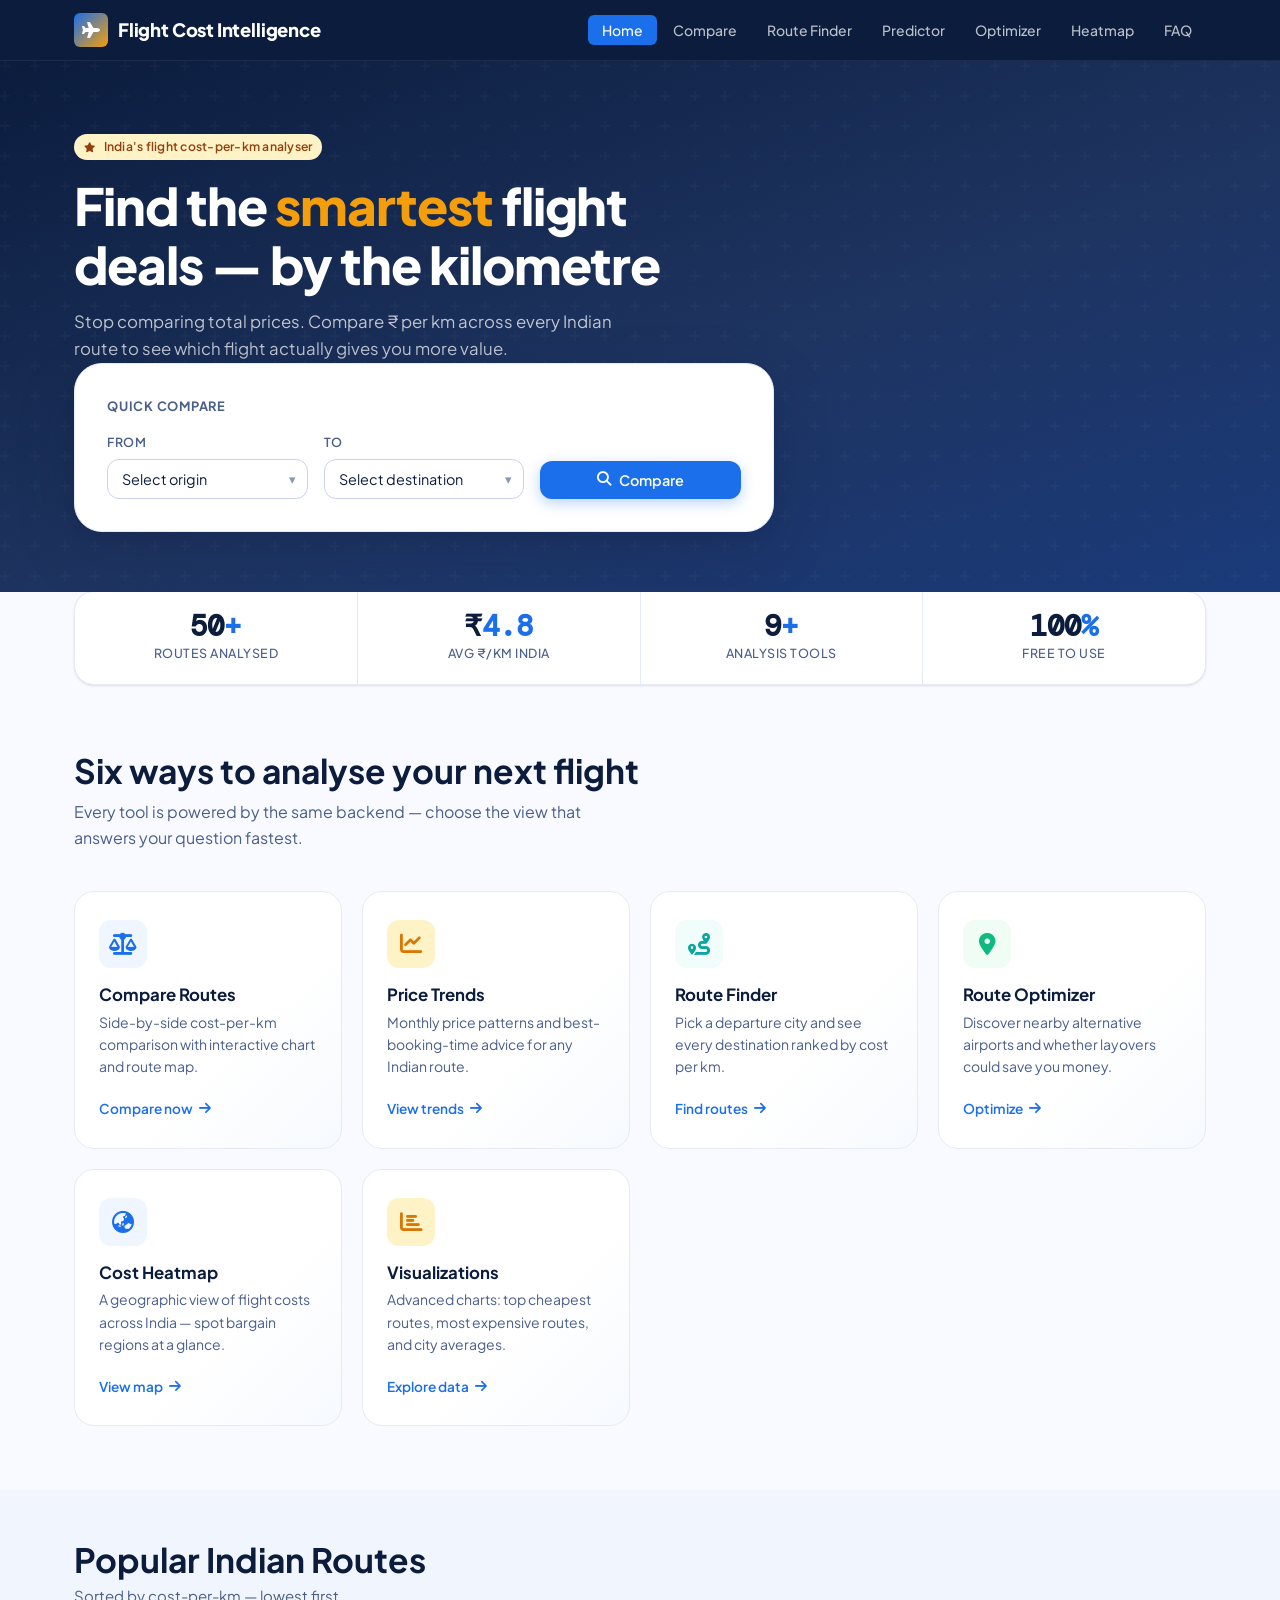
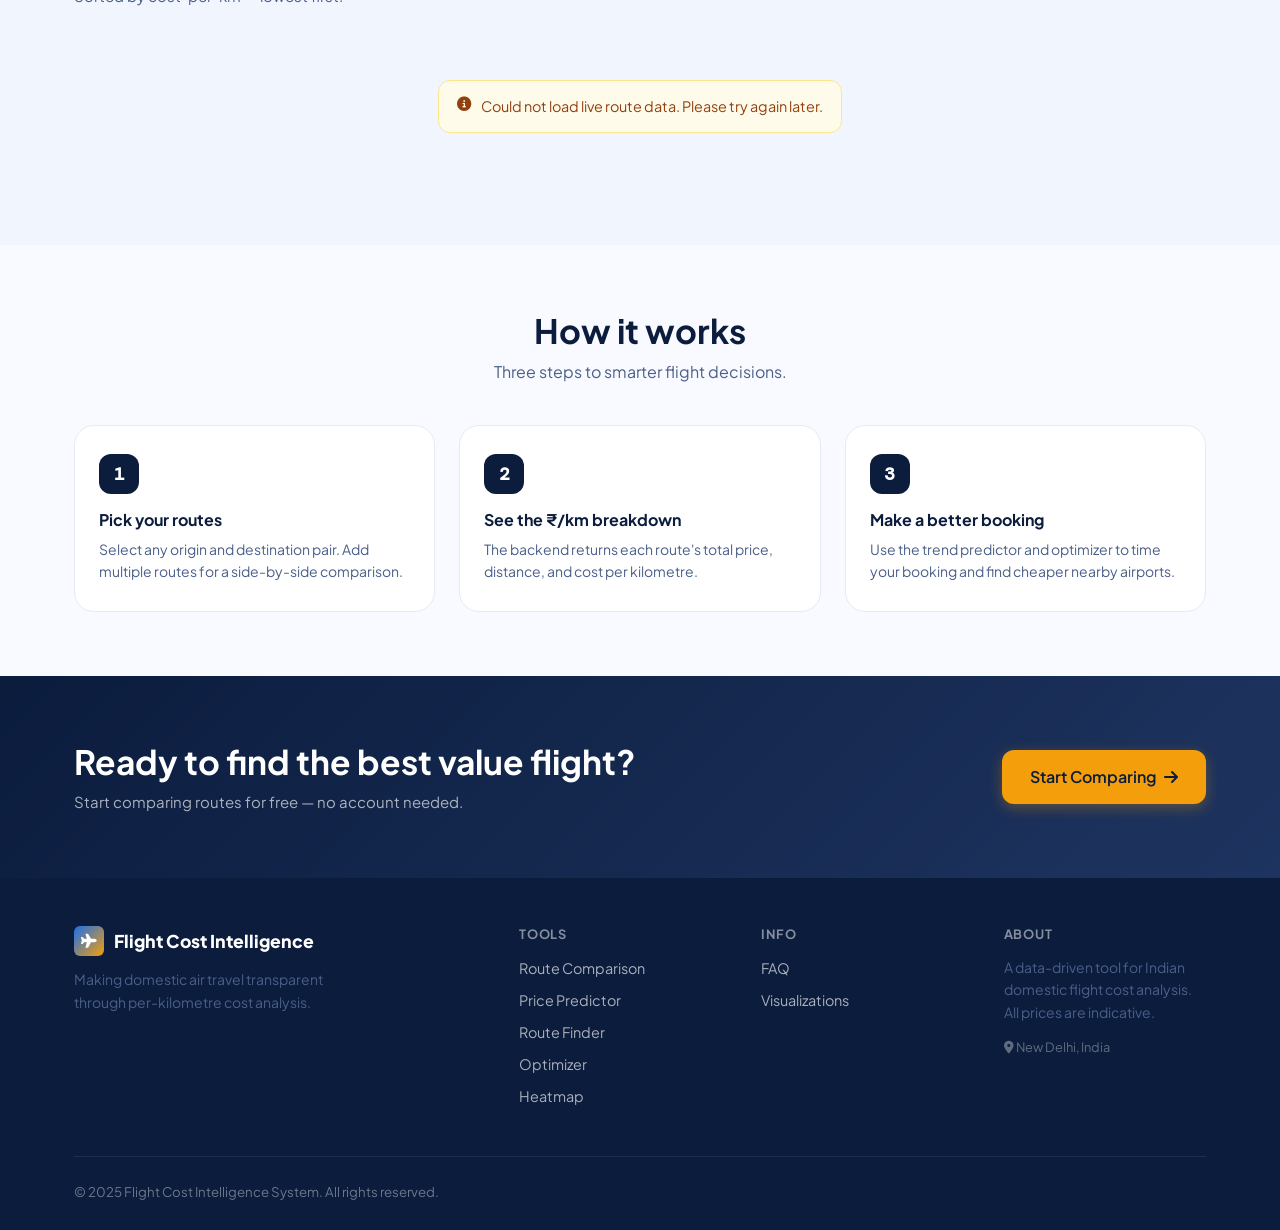
==== index.html @ 2b853c26 "Improved version: Frontend allignment fixes and design improved" ====
<!DOCTYPE html>
<html lang="en">
<head>
  <meta charset="UTF-8">
  <meta name="viewport" content="width=device-width, initial-scale=1.0">
  <title>Flight Cost Intelligence — Compare Indian Flights by ₹/km</title>
  <link rel="stylesheet" href="https://cdnjs.cloudflare.com/ajax/libs/font-awesome/6.4.0/css/all.min.css">
  <link rel="stylesheet" href="assets/css/main.css">
  <link rel="icon" href="https://img.icons8.com/fluency/48/airplane-mode-on.png" type="image/png">
</head>
<body>
<nav class="navbar">
  <div class="container navbar-inner">
    <a href="index.html" class="navbar-brand">
      <div class="brand-icon"><i class="fas fa-plane"></i></div>
      Flight Cost Intelligence
    </a>
    <ul class="nav-links" id="navLinks">
      <li><a href="index.html" class="active">Home</a></li>
      <li><a href="compare.html">Compare</a></li>
      <li><a href="route-finder.html">Route Finder</a></li>
      <li><a href="predictor.html">Predictor</a></li>
      <li><a href="optimizer.html">Optimizer</a></li>
      <li><a href="heatmap.html">Heatmap</a></li>
      <li><a href="faq.html">FAQ</a></li>
    </ul>
    <div class="nav-toggle" id="navToggle"><span></span><span></span><span></span></div>
  </div>
</nav>
<section class="hero">
  <div class="container">
    <div style="max-width:640px;">
      <span class="badge badge-amber animate-in" style="margin-bottom:16px;display:inline-flex;">
        <i class="fas fa-star" style="font-size:10px;"></i>&nbsp; India's flight cost-per-km analyser
      </span>
      <h1 class="animate-in animate-in-2">Find the <span class="accent">smartest</span> flight deals — by the kilometre</h1>
      <p class="animate-in animate-in-3" style="font-size:1.05rem;margin-top:12px;">Stop comparing total prices. Compare ₹ per km across every Indian route to see which flight actually gives you more value.</p>
    </div>
    <div class="search-box animate-in" style="animation-delay:0.25s;max-width:700px;margin-top:0;">
      <p style="font-size:0.8rem;font-weight:700;text-transform:uppercase;letter-spacing:0.06em;color:var(--text-secondary);margin-bottom:16px;">Quick Compare</p>
      <div class="form-row">
        <div class="form-group">
          <label class="form-label">From</label>
          <div class="select-wrapper"><select id="qs-origin" class="form-control"><option value="">Select origin</option></select></div>
        </div>
        <div class="form-group">
          <label class="form-label">To</label>
          <div class="select-wrapper"><select id="qs-destination" class="form-control"><option value="">Select destination</option></select></div>
        </div>
        <div class="form-group" style="align-self:flex-end;">
          <button class="btn btn-primary btn-block" id="qs-btn"><i class="fas fa-search"></i> Compare</button>
        </div>
      </div>
    </div>
  </div>
</section>
<div class="container" style="margin-top:-1px;">
  <div class="stats-bar">
    <div class="stat-item"><div class="stat-value">50<span>+</span></div><div class="stat-label">Routes Analysed</div></div>
    <div class="stat-item"><div class="stat-value">₹<span>4.8</span></div><div class="stat-label">Avg ₹/km India</div></div>
    <div class="stat-item"><div class="stat-value">9<span>+</span></div><div class="stat-label">Analysis Tools</div></div>
    <div class="stat-item"><div class="stat-value">100<span>%</span></div><div class="stat-label">Free to Use</div></div>
  </div>
</div>
<section class="section">
  <div class="container">
    <div class="section-header">
      <h2>Six ways to analyse your next flight</h2>
      <p>Every tool is powered by the same backend — choose the view that answers your question fastest.</p>
    </div>
    <div class="feature-grid">
      <a href="compare.html" class="feature-card">
        <div class="feature-icon blue"><i class="fas fa-balance-scale"></i></div>
        <h3>Compare Routes</h3>
        <p>Side-by-side cost-per-km comparison with interactive chart and route map.</p>
        <div class="feature-arrow">Compare now <i class="fas fa-arrow-right"></i></div>
      </a>
      <a href="predictor.html" class="feature-card">
        <div class="feature-icon amber"><i class="fas fa-chart-line"></i></div>
        <h3>Price Trends</h3>
        <p>Monthly price patterns and best-booking-time advice for any Indian route.</p>
        <div class="feature-arrow">View trends <i class="fas fa-arrow-right"></i></div>
      </a>
      <a href="route-finder.html" class="feature-card">
        <div class="feature-icon teal"><i class="fas fa-route"></i></div>
        <h3>Route Finder</h3>
        <p>Pick a departure city and see every destination ranked by cost per km.</p>
        <div class="feature-arrow">Find routes <i class="fas fa-arrow-right"></i></div>
      </a>
      <a href="optimizer.html" class="feature-card">
        <div class="feature-icon green"><i class="fas fa-map-marker-alt"></i></div>
        <h3>Route Optimizer</h3>
        <p>Discover nearby alternative airports and whether layovers could save you money.</p>
        <div class="feature-arrow">Optimize <i class="fas fa-arrow-right"></i></div>
      </a>
      <a href="heatmap.html" class="feature-card">
        <div class="feature-icon blue"><i class="fas fa-globe-asia"></i></div>
        <h3>Cost Heatmap</h3>
        <p>A geographic view of flight costs across India — spot bargain regions at a glance.</p>
        <div class="feature-arrow">View map <i class="fas fa-arrow-right"></i></div>
      </a>
      <a href="visualizations.html" class="feature-card">
        <div class="feature-icon amber"><i class="fas fa-chart-bar"></i></div>
        <h3>Visualizations</h3>
        <p>Advanced charts: top cheapest routes, most expensive routes, and city averages.</p>
        <div class="feature-arrow">Explore data <i class="fas fa-arrow-right"></i></div>
      </a>
    </div>
  </div>
</section>
<section class="section" style="background:var(--gray-50);padding-top:48px;padding-bottom:48px;">
  <div class="container">
    <div class="d-flex justify-between align-center flex-wrap gap-2 mb-3">
      <div><h2 style="margin-bottom:4px;">Popular Indian Routes</h2><p style="margin:0;">Sorted by cost-per-km — lowest first.</p></div>
    </div>
    <div id="routes-loading" class="spinner-wrap"><div class="spinner"></div><span>Loading routes…</span></div>
    <div id="routes-grid" class="routes-grid" style="display:none;"></div>
    <div id="show-more-wrap" class="text-center mt-3" style="display:none;">
      <button id="show-more-btn" class="btn btn-ghost"><i class="fas fa-plus-circle"></i> Show more routes</button>
    </div>
  </div>
</section>
<section class="section">
  <div class="container">
    <div class="section-header center"><h2>How it works</h2><p>Three steps to smarter flight decisions.</p></div>
    <div class="steps-grid">
      <div class="step-card"><div class="step-number">1</div><h3>Pick your routes</h3><p>Select any origin and destination pair. Add multiple routes for a side-by-side comparison.</p></div>
      <div class="step-card"><div class="step-number">2</div><h3>See the ₹/km breakdown</h3><p>The backend returns each route's total price, distance, and cost per kilometre.</p></div>
      <div class="step-card"><div class="step-number">3</div><h3>Make a better booking</h3><p>Use the trend predictor and optimizer to time your booking and find cheaper nearby airports.</p></div>
    </div>
  </div>
</section>
<section class="cta-section">
  <div class="container">
    <div class="cta-inner">
      <div class="cta-text"><h2>Ready to find the best value flight?</h2><p>Start comparing routes for free — no account needed.</p></div>
      <a href="compare.html" class="btn btn-amber btn-lg">Start Comparing <i class="fas fa-arrow-right"></i></a>
    </div>
  </div>
</section>
<footer class="footer">
  <div class="container">
    <div class="footer-grid">
      <div>
        <div class="footer-brand"><div class="brand-icon"><i class="fas fa-plane"></i></div>Flight Cost Intelligence</div>
        <p class="footer-desc">Making domestic air travel transparent through per-kilometre cost analysis.</p>
      </div>
      <div class="footer-col"><h4>Tools</h4><ul class="footer-links"><li><a href="compare.html">Route Comparison</a></li><li><a href="predictor.html">Price Predictor</a></li><li><a href="route-finder.html">Route Finder</a></li><li><a href="optimizer.html">Optimizer</a></li><li><a href="heatmap.html">Heatmap</a></li></ul></div>
      <div class="footer-col"><h4>Info</h4><ul class="footer-links"><li><a href="faq.html">FAQ</a></li><li><a href="visualizations.html">Visualizations</a></li></ul></div>
      <div class="footer-col"><h4>About</h4><p style="font-size:0.875rem;line-height:1.6;">A data-driven tool for Indian domestic flight cost analysis. All prices are indicative.</p><p style="font-size:0.8rem;color:rgba(255,255,255,0.35);margin-top:8px;"><i class="fas fa-map-marker-alt"></i> New Delhi, India</p></div>
    </div>
    <div class="footer-bottom"><p>&copy; 2025 Flight Cost Intelligence System. All rights reserved.</p></div>
  </div>
</footer>
<script src="assets/js/config.js"></script>
<script src="assets/js/common.js"></script>
<script>
const AVG_CPK=4.8;
function createRouteCard(r){
  const sav=Math.round((AVG_CPK-r.cost_per_km)/AVG_CPK*100);
  const savHtml=sav>0?`<span class="badge badge-green">${sav}% below avg</span>`:`<span class="badge badge-gray">${Math.abs(sav)}% above avg</span>`;
  return `<div class="route-card"><div class="route-airports"><div><div class="airport-code">${r.origin}</div><div class="airport-label">Origin</div></div><div class="route-line"><div class="route-line-bar"></div><div class="route-dist">${Math.round(r.distance).toLocaleString()} km</div></div><div><div class="airport-code">${r.destination}</div><div class="airport-label">Destination</div></div></div><div class="route-meta"><div><div class="cost-per-km">&#8377;${r.cost_per_km.toFixed(2)}<span class="unit">/km</span></div><div style="margin-top:4px;">${savHtml}</div></div><div class="text-right"><div class="total-price">&#8377;${Math.round(r.price).toLocaleString()}</div><a href="compare.html?origin=${r.origin}&destination=${r.destination}" class="btn btn-sm btn-primary" style="margin-top:8px;">Compare <i class="fas fa-arrow-right"></i></a></div></div></div>`;
}
async function loadRoutes(){
  const loading=document.getElementById('routes-loading');
  const grid=document.getElementById('routes-grid');
  const morewrap=document.getElementById('show-more-wrap');
  try{
    const r=await fetch(`${CONFIG.API_BASE_URL}/api/raw-compare-data?limit=20`);
    const d=await r.json();
    let routes=[];
    if(d.success&&d.data&&d.data.routes){
      routes=d.data.routes.filter(rt=>rt.cost_per_km||(rt.price&&rt.distance)).map(rt=>({...rt,cost_per_km:rt.cost_per_km||rt.price/rt.distance})).sort((a,b)=>a.cost_per_km-b.cost_per_km).slice(0,12);
    }
    if(!routes.length)throw new Error('no data');
    window._allRoutes=routes;
    grid.innerHTML=routes.slice(0,6).map(createRouteCard).join('');
    loading.style.display='none';grid.style.display='grid';
    if(routes.length>6)morewrap.style.display='block';
  }catch(e){
    loading.innerHTML='<div class="alert alert-warning"><i class="fas fa-info-circle"></i> Could not load live route data. Please try again later.</div>';
  }
}
document.getElementById('show-more-btn').addEventListener('click',()=>{
  const grid=document.getElementById('routes-grid');
  const all=window._allRoutes||[];
  const shown=grid.querySelectorAll('.route-card').length;
  const more=all.slice(shown,shown+6);
  grid.innerHTML+=more.map(createRouteCard).join('');
  if(shown+more.length>=all.length)document.getElementById('show-more-wrap').style.display='none';
});
loadRoutes();
</script>
</body>
</html>
---- assets/css/main.css ----
/* ============================================================
   FLIGHT COST INTELLIGENCE — DESIGN SYSTEM
   Clean Aviation-inspired UI: Deep navy + amber accents
   ============================================================ */

@import url('https://fonts.googleapis.com/css2?family=Plus+Jakarta+Sans:wght@300;400;500;600;700;800&family=DM+Mono:wght@400;500&display=swap');

/* ── CSS Variables ────────────────────────────────────────── */
:root {
  --navy:        #0B1C3D;
  --navy-mid:    #132244;
  --navy-light:  #1E3460;
  --sky:         #1B6FEB;
  --sky-light:   #3D8EFF;
  --amber:       #F59E0B;
  --amber-light: #FCD34D;
  --teal:        #0EA5A0;
  --green:       #10B981;
  --red:         #EF4444;
  --white:       #FFFFFF;
  --off-white:   #F8FAFF;
  --gray-50:     #F1F5FD;
  --gray-100:    #E4EAF6;
  --gray-200:    #C9D4EA;
  --gray-400:    #8898BB;
  --gray-600:    #4A5F8A;
  --gray-800:    #1E2D4F;
  --text-primary:   #0B1C3D;
  --text-secondary: #4A5F8A;
  --text-muted:     #8898BB;

  --radius-sm:  6px;
  --radius-md:  12px;
  --radius-lg:  20px;
  --radius-xl:  28px;
  --radius-full: 9999px;

  --shadow-sm: 0 1px 3px rgba(11,28,61,0.08), 0 1px 2px rgba(11,28,61,0.04);
  --shadow-md: 0 4px 16px rgba(11,28,61,0.10), 0 2px 4px rgba(11,28,61,0.06);
  --shadow-lg: 0 8px 32px rgba(11,28,61,0.13), 0 4px 8px rgba(11,28,61,0.08);
  --shadow-xl: 0 20px 60px rgba(11,28,61,0.18), 0 8px 20px rgba(11,28,61,0.10);

  --transition: 0.22s cubic-bezier(0.4, 0, 0.2, 1);
  --transition-fast: 0.14s ease;
}

/* ── Reset ────────────────────────────────────────────────── */
*, *::before, *::after { box-sizing: border-box; margin: 0; padding: 0; }

html { scroll-behavior: smooth; }

body {
  font-family: 'Plus Jakarta Sans', -apple-system, sans-serif;
  background: var(--off-white);
  color: var(--text-primary);
  line-height: 1.6;
  font-size: 15px;
  -webkit-font-smoothing: antialiased;
}

a { color: var(--sky); text-decoration: none; transition: color var(--transition-fast); }
a:hover { color: var(--sky-light); }

img { max-width: 100%; display: block; }

/* ── Container ─────────────────────────────────────────────── */
.container {
  width: 100%;
  max-width: 1180px;
  margin: 0 auto;
  padding: 0 24px;
}

/* ── Typography ────────────────────────────────────────────── */
h1, h2, h3, h4, h5, h6 {
  font-weight: 700;
  line-height: 1.25;
  color: var(--text-primary);
}
h1 { font-size: clamp(2rem, 4vw, 3rem); }
h2 { font-size: clamp(1.5rem, 3vw, 2.1rem); }
h3 { font-size: 1.35rem; }
h4 { font-size: 1.1rem; }
p  { color: var(--text-secondary); margin-bottom: 0.85rem; }
p:last-child { margin-bottom: 0; }

/* ── Navbar ────────────────────────────────────────────────── */
.navbar {
  background: var(--navy);
  position: sticky;
  top: 0;
  z-index: 200;
  border-bottom: 1px solid rgba(255,255,255,0.07);
  backdrop-filter: blur(8px);
}
.navbar-inner {
  display: flex;
  align-items: center;
  justify-content: space-between;
  height: 60px;
}
.navbar-brand {
  display: flex;
  align-items: center;
  gap: 10px;
  font-weight: 800;
  font-size: 1.15rem;
  color: var(--white) !important;
  letter-spacing: -0.01em;
}
.navbar-brand .brand-icon {
  width: 34px; height: 34px;
  background: linear-gradient(135deg, var(--sky), var(--amber));
  border-radius: var(--radius-sm);
  display: grid; place-items: center;
  font-size: 16px; color: white;
  flex-shrink: 0;
}
.nav-links {
  display: flex;
  align-items: center;
  gap: 2px;
  list-style: none;
}
.nav-links a {
  color: rgba(255,255,255,0.72);
  font-size: 0.875rem;
  font-weight: 500;
  padding: 6px 14px;
  border-radius: var(--radius-sm);
  transition: all var(--transition-fast);
  white-space: nowrap;
}
.nav-links a:hover,
.nav-links a.active {
  color: var(--white);
  background: rgba(255,255,255,0.11);
}
.nav-links a.active {
  background: var(--sky);
  color: var(--white);
}

/* Hamburger for mobile */
.nav-toggle {
  display: none;
  flex-direction: column;
  gap: 5px;
  cursor: pointer;
  padding: 4px;
}
.nav-toggle span {
  width: 22px; height: 2px;
  background: rgba(255,255,255,0.8);
  border-radius: 2px;
  transition: var(--transition);
}

/* ── Hero ──────────────────────────────────────────────────── */
.hero {
  background: linear-gradient(160deg, var(--navy) 0%, var(--navy-light) 55%, #1A3A7A 100%);
  color: white;
  padding: 72px 0 60px;
  position: relative;
  overflow: hidden;
}
.hero::before {
  content: '';
  position: absolute; inset: 0;
  background: url("data:image/svg+xml,%3Csvg width='60' height='60' viewBox='0 0 60 60' xmlns='http://www.w3.org/2000/svg'%3E%3Cg fill='none' fill-rule='evenodd'%3E%3Cg fill='%23ffffff' fill-opacity='0.025'%3E%3Cpath d='M36 34v-4h-2v4h-4v2h4v4h2v-4h4v-2h-4zm0-30V0h-2v4h-4v2h4v4h2V6h4V4h-4zM6 34v-4H4v4H0v2h4v4h2v-4h4v-2H6zM6 4V0H4v4H0v2h4v4h2V6h4V4H6z'/%3E%3C/g%3E%3C/g%3E%3C/svg%3E");
  pointer-events: none;
}
.hero-content { position: relative; z-index: 1; }
.hero h1 {
  color: var(--white);
  font-size: clamp(2rem, 5vw, 3.2rem);
  font-weight: 800;
  line-height: 1.15;
  margin-bottom: 16px;
  letter-spacing: -0.02em;
}
.hero h1 .accent { color: var(--amber); }
.hero p {
  color: rgba(255,255,255,0.72);
  font-size: 1.1rem;
  max-width: 560px;
  margin-bottom: 0;
}
.hero-sub { text-align: center; }
.hero-sub h1 { font-size: clamp(1.6rem, 3vw, 2.3rem); }
.hero-sub p { margin: 0 auto; text-align: center; }

/* ── Section ───────────────────────────────────────────────── */
.section { padding: 64px 0; }
.section-sm { padding: 40px 0; }

.section-header { margin-bottom: 40px; }
.section-header h2 { margin-bottom: 8px; }
.section-header p { font-size: 1rem; color: var(--text-secondary); max-width: 560px; }

.section-header.center { text-align: center; }
.section-header.center p { margin: 0 auto; }

/* ── Card ──────────────────────────────────────────────────── */
.card {
  background: var(--white);
  border: 1px solid var(--gray-100);
  border-radius: var(--radius-lg);
  box-shadow: var(--shadow-sm);
  overflow: hidden;
}
.card-body { padding: 24px; }
.card-header {
  padding: 18px 24px;
  border-bottom: 1px solid var(--gray-100);
  display: flex;
  align-items: center;
  justify-content: space-between;
  gap: 12px;
}
.card-header h3 { margin: 0; font-size: 1.05rem; font-weight: 700; }

/* ── Search Box ────────────────────────────────────────────── */
.search-box {
  background: var(--white);
  border-radius: var(--radius-xl);
  box-shadow: var(--shadow-xl);
  padding: 32px;
  margin-top: -32px;
  position: relative;
  z-index: 10;
  border: 1px solid var(--gray-100);
}

/* ── Form Elements ─────────────────────────────────────────── */
.form-row {
  display: grid;
  grid-template-columns: repeat(auto-fit, minmax(200px, 1fr));
  gap: 16px;
  align-items: end;
}
.form-group { display: flex; flex-direction: column; gap: 6px; }
.form-label {
  font-size: 0.78rem;
  font-weight: 600;
  text-transform: uppercase;
  letter-spacing: 0.06em;
  color: var(--text-secondary);
}
.form-control,
select.form-control,
input.form-control {
  width: 100%;
  padding: 10px 14px;
  border: 1.5px solid var(--gray-200);
  border-radius: var(--radius-md);
  font-family: inherit;
  font-size: 0.9rem;
  color: var(--text-primary);
  background: var(--white);
  transition: border-color var(--transition-fast), box-shadow var(--transition-fast);
  appearance: none;
  -webkit-appearance: none;
  outline: none;
  cursor: pointer;
}
.form-control:focus {
  border-color: var(--sky);
  box-shadow: 0 0 0 3px rgba(27,111,235,0.12);
}
.select-wrapper {
  position: relative;
}
.select-wrapper::after {
  content: '▾';
  position: absolute;
  right: 12px;
  top: 50%;
  transform: translateY(-50%);
  color: var(--gray-400);
  pointer-events: none;
  font-size: 13px;
}

/* ── Buttons ───────────────────────────────────────────────── */
.btn {
  display: inline-flex;
  align-items: center;
  gap: 8px;
  padding: 10px 20px;
  border-radius: var(--radius-md);
  font-family: inherit;
  font-size: 0.9rem;
  font-weight: 600;
  cursor: pointer;
  border: none;
  transition: all var(--transition);
  white-space: nowrap;
  text-decoration: none;
}
.btn-primary {
  background: var(--sky);
  color: var(--white);
  box-shadow: 0 4px 14px rgba(27,111,235,0.3);
}
.btn-primary:hover {
  background: var(--sky-light);
  color: var(--white);
  transform: translateY(-1px);
  box-shadow: 0 6px 20px rgba(27,111,235,0.38);
}
.btn-amber {
  background: var(--amber);
  color: var(--navy);
  box-shadow: 0 4px 14px rgba(245,158,11,0.3);
}
.btn-amber:hover {
  background: var(--amber-light);
  color: var(--navy);
  transform: translateY(-1px);
}
.btn-ghost {
  background: transparent;
  color: var(--sky);
  border: 1.5px solid var(--gray-200);
}
.btn-ghost:hover {
  background: var(--gray-50);
  border-color: var(--sky);
}
.btn-danger {
  background: #FEF2F2;
  color: var(--red);
  border: 1.5px solid #FECACA;
}
.btn-danger:hover { background: #FEE2E2; }

.btn-lg { padding: 14px 28px; font-size: 1rem; }
.btn-sm { padding: 7px 14px; font-size: 0.82rem; }
.btn-block { width: 100%; justify-content: center; }

/* ── Badges ────────────────────────────────────────────────── */
.badge {
  display: inline-flex;
  align-items: center;
  gap: 4px;
  padding: 3px 10px;
  border-radius: var(--radius-full);
  font-size: 0.76rem;
  font-weight: 600;
  letter-spacing: 0.02em;
}
.badge-amber  { background: #FEF3C7; color: #92400E; }
.badge-green  { background: #D1FAE5; color: #065F46; }
.badge-blue   { background: #DBEAFE; color: #1E40AF; }
.badge-red    { background: #FEE2E2; color: #991B1B; }
.badge-gray   { background: var(--gray-100); color: var(--gray-600); }

/* ── Alert ─────────────────────────────────────────────────── */
.alert {
  padding: 14px 18px;
  border-radius: var(--radius-md);
  font-size: 0.9rem;
  display: flex;
  align-items: flex-start;
  gap: 10px;
  margin-bottom: 16px;
}
.alert i { margin-top: 2px; flex-shrink: 0; }
.alert-info    { background: #EFF6FF; color: #1E40AF; border: 1px solid #BFDBFE; }
.alert-warning { background: #FFFBEB; color: #92400E; border: 1px solid #FDE68A; }
.alert-danger  { background: #FEF2F2; color: #991B1B; border: 1px solid #FECACA; }
.alert-success { background: #F0FDF4; color: #065F46; border: 1px solid #BBF7D0; }

/* ── Spinner ───────────────────────────────────────────────── */
.spinner-wrap {
  display: flex;
  flex-direction: column;
  align-items: center;
  justify-content: center;
  gap: 14px;
  padding: 48px 24px;
  color: var(--text-secondary);
  font-size: 0.9rem;
}
.spinner {
  width: 36px; height: 36px;
  border: 3px solid var(--gray-100);
  border-top-color: var(--sky);
  border-radius: 50%;
  animation: spin 0.7s linear infinite;
}
@keyframes spin { to { transform: rotate(360deg); } }

/* ── Table ─────────────────────────────────────────────────── */
.table-wrapper {
  overflow-x: auto;
  border-radius: var(--radius-lg);
  border: 1px solid var(--gray-100);
}
table {
  width: 100%;
  border-collapse: collapse;
  font-size: 0.88rem;
}
thead th {
  background: var(--gray-50);
  color: var(--text-secondary);
  font-size: 0.76rem;
  font-weight: 700;
  text-transform: uppercase;
  letter-spacing: 0.05em;
  padding: 12px 16px;
  text-align: left;
  border-bottom: 1px solid var(--gray-100);
  white-space: nowrap;
}
tbody td {
  padding: 13px 16px;
  border-bottom: 1px solid var(--gray-50);
  color: var(--text-primary);
  vertical-align: middle;
}
tbody tr:last-child td { border-bottom: none; }
tbody tr:hover td { background: var(--gray-50); }
tbody tr.best-row td { background: #EFF6FF; }
tbody tr.best-row td:first-child {
  border-left: 3px solid var(--sky);
  padding-left: 13px;
}

/* ── Feature Cards (Homepage) ──────────────────────────────── */
.feature-grid {
  display: grid;
  grid-template-columns: repeat(auto-fit, minmax(240px, 1fr));
  gap: 20px;
}
.feature-card {
  background: var(--white);
  border: 1px solid var(--gray-100);
  border-radius: var(--radius-lg);
  padding: 28px 24px;
  transition: all var(--transition);
  cursor: pointer;
  text-decoration: none;
  display: block;
  position: relative;
  overflow: hidden;
}
.feature-card::before {
  content: '';
  position: absolute;
  inset: 0;
  background: linear-gradient(135deg, transparent 60%, rgba(27,111,235,0.04));
  pointer-events: none;
}
.feature-card:hover {
  transform: translateY(-4px);
  box-shadow: var(--shadow-lg);
  border-color: var(--sky);
}
.feature-icon {
  width: 48px; height: 48px;
  border-radius: var(--radius-md);
  display: grid; place-items: center;
  font-size: 22px;
  margin-bottom: 16px;
}
.feature-icon.blue   { background: #EFF6FF; color: var(--sky); }
.feature-icon.amber  { background: #FEF3C7; color: #D97706; }
.feature-icon.teal   { background: #F0FDFA; color: var(--teal); }
.feature-icon.green  { background: #F0FDF4; color: var(--green); }
.feature-card h3 { font-size: 1.05rem; font-weight: 700; margin-bottom: 6px; color: var(--text-primary); }
.feature-card p  { font-size: 0.875rem; color: var(--text-secondary); margin: 0; }
.feature-arrow {
  margin-top: 20px;
  color: var(--sky);
  font-size: 0.85rem;
  font-weight: 600;
  display: flex;
  align-items: center;
  gap: 6px;
}

/* ── Stats Bar ─────────────────────────────────────────────── */
.stats-bar {
  display: flex;
  flex-wrap: wrap;
  gap: 0;
  background: var(--white);
  border: 1px solid var(--gray-100);
  border-radius: var(--radius-lg);
  overflow: hidden;
  box-shadow: var(--shadow-sm);
}
.stat-item {
  flex: 1;
  min-width: 130px;
  padding: 20px 24px;
  border-right: 1px solid var(--gray-100);
  text-align: center;
}
.stat-item:last-child { border-right: none; }
.stat-value {
  font-size: 1.8rem;
  font-weight: 800;
  color: var(--navy);
  line-height: 1;
  margin-bottom: 4px;
  font-family: 'DM Mono', monospace;
}
.stat-value span { color: var(--sky); }
.stat-label {
  font-size: 0.78rem;
  color: var(--text-secondary);
  font-weight: 500;
  text-transform: uppercase;
  letter-spacing: 0.04em;
}

/* ── Route Card ────────────────────────────────────────────── */
.route-card {
  background: var(--white);
  border: 1px solid var(--gray-100);
  border-radius: var(--radius-lg);
  padding: 20px;
  transition: all var(--transition);
}
.route-card:hover {
  box-shadow: var(--shadow-md);
  border-color: var(--gray-200);
}
.route-airports {
  display: flex;
  align-items: center;
  gap: 10px;
  margin-bottom: 14px;
}
.airport-code {
  font-size: 1.7rem;
  font-weight: 800;
  font-family: 'DM Mono', monospace;
  color: var(--navy);
  line-height: 1;
}
.airport-label {
  font-size: 0.78rem;
  color: var(--text-muted);
  font-weight: 500;
  margin-top: 2px;
}
.route-line {
  flex: 1;
  display: flex;
  flex-direction: column;
  align-items: center;
  gap: 2px;
}
.route-line-bar {
  width: 100%;
  height: 2px;
  background: linear-gradient(90deg, var(--sky), var(--amber));
  border-radius: 2px;
  position: relative;
}
.route-line-bar::after {
  content: '✈';
  position: absolute;
  top: -8px;
  left: 50%;
  transform: translateX(-50%);
  font-size: 14px;
  color: var(--sky);
}
.route-dist {
  font-size: 0.76rem;
  color: var(--text-muted);
  font-family: 'DM Mono', monospace;
}
.route-meta {
  display: flex;
  justify-content: space-between;
  align-items: center;
  padding-top: 14px;
  border-top: 1px solid var(--gray-50);
}
.cost-per-km {
  font-family: 'DM Mono', monospace;
  font-size: 1.1rem;
  font-weight: 500;
  color: var(--navy);
}
.cost-per-km .unit { font-size: 0.78rem; color: var(--text-muted); }
.total-price {
  font-size: 1.3rem;
  font-weight: 800;
  color: var(--navy);
}

/* ── Flight Card (Compare) ─────────────────────────────────── */
.flight-card {
  background: var(--white);
  border: 1.5px solid var(--gray-100);
  border-radius: var(--radius-lg);
  padding: 20px 24px;
  display: flex;
  align-items: center;
  justify-content: space-between;
  gap: 16px;
  transition: all var(--transition);
  margin-bottom: 12px;
}
.flight-card:hover { box-shadow: var(--shadow-md); border-color: var(--gray-200); }
.flight-card.best {
  border-color: var(--sky);
  background: #F0F7FF;
}
.flight-card-route {
  display: flex;
  align-items: center;
  gap: 16px;
  flex: 1;
}
.flight-airport { text-align: center; }
.flight-airport-code {
  font-size: 1.5rem;
  font-weight: 800;
  font-family: 'DM Mono', monospace;
  color: var(--navy);
  line-height: 1;
}
.flight-airport-name {
  font-size: 0.76rem;
  color: var(--text-muted);
  margin-top: 3px;
}
.flight-route-mid {
  flex: 1;
  display: flex;
  flex-direction: column;
  align-items: center;
  gap: 2px;
}
.flight-route-line {
  width: 100%;
  height: 2px;
  background: var(--gray-100);
  border-radius: 2px;
  position: relative;
  display: flex;
  align-items: center;
  justify-content: center;
}
.flight-route-icon {
  width: 28px; height: 28px;
  background: var(--white);
  border: 1.5px solid var(--gray-200);
  border-radius: 50%;
  display: grid;
  place-items: center;
  font-size: 11px;
  color: var(--sky);
  z-index: 1;
}
.flight-dist {
  font-size: 0.75rem;
  color: var(--text-muted);
  font-family: 'DM Mono', monospace;
}
.flight-price-block { text-align: right; flex-shrink: 0; }
.flight-price { font-size: 1.4rem; font-weight: 800; color: var(--navy); line-height: 1; }
.flight-cpkm {
  font-size: 0.82rem;
  color: var(--text-secondary);
  font-family: 'DM Mono', monospace;
  margin-top: 4px;
}
.best-badge {
  display: inline-flex;
  align-items: center;
  gap: 4px;
  background: var(--sky);
  color: white;
  font-size: 0.72rem;
  font-weight: 700;
  padding: 3px 10px;
  border-radius: var(--radius-full);
  letter-spacing: 0.04em;
  text-transform: uppercase;
  margin-top: 6px;
}

/* ── How It Works ──────────────────────────────────────────── */
.steps-grid {
  display: grid;
  grid-template-columns: repeat(auto-fit, minmax(220px, 1fr));
  gap: 24px;
}
.step-card {
  background: var(--white);
  border: 1px solid var(--gray-100);
  border-radius: var(--radius-lg);
  padding: 28px 24px;
  position: relative;
}
.step-number {
  width: 40px; height: 40px;
  background: var(--navy);
  color: white;
  border-radius: var(--radius-md);
  display: grid;
  place-items: center;
  font-size: 1.1rem;
  font-weight: 800;
  font-family: 'DM Mono', monospace;
  margin-bottom: 16px;
}
.step-card h3 { font-size: 1rem; font-weight: 700; margin-bottom: 8px; }
.step-card p  { font-size: 0.875rem; color: var(--text-secondary); margin: 0; }

/* ── CTA ───────────────────────────────────────────────────── */
.cta-section {
  background: linear-gradient(135deg, var(--navy), var(--navy-light));
  padding: 64px 0;
}
.cta-inner {
  display: flex;
  align-items: center;
  justify-content: space-between;
  gap: 32px;
  flex-wrap: wrap;
}
.cta-text h2 { color: white; margin-bottom: 8px; }
.cta-text p  { color: rgba(255,255,255,0.65); margin: 0; }

/* ── Popular Routes Grid ───────────────────────────────────── */
.routes-grid {
  display: grid;
  grid-template-columns: repeat(auto-fill, minmax(280px, 1fr));
  gap: 16px;
}

/* ── Footer ────────────────────────────────────────────────── */
.footer {
  background: var(--navy);
  color: rgba(255,255,255,0.65);
  padding: 48px 0 28px;
}
.footer-grid {
  display: grid;
  grid-template-columns: 2fr repeat(3, 1fr);
  gap: 40px;
  margin-bottom: 40px;
}
.footer-brand {
  font-size: 1.1rem;
  font-weight: 800;
  color: white;
  display: flex;
  align-items: center;
  gap: 10px;
  margin-bottom: 12px;
}
.footer-brand .brand-icon {
  width: 30px; height: 30px;
  background: linear-gradient(135deg, var(--sky), var(--amber));
  border-radius: 6px;
  display: grid;
  place-items: center;
  font-size: 14px;
  color: white;
  flex-shrink: 0;
}
.footer-desc {
  font-size: 0.875rem;
  line-height: 1.65;
  max-width: 280px;
}
.footer-col h4 {
  font-size: 0.8rem;
  font-weight: 700;
  text-transform: uppercase;
  letter-spacing: 0.07em;
  color: rgba(255,255,255,0.5);
  margin-bottom: 14px;
}
.footer-links { list-style: none; }
.footer-links li { margin-bottom: 8px; }
.footer-links a {
  color: rgba(255,255,255,0.65);
  font-size: 0.9rem;
  transition: color var(--transition-fast);
}
.footer-links a:hover { color: white; }
.footer-bottom {
  padding-top: 24px;
  border-top: 1px solid rgba(255,255,255,0.08);
  display: flex;
  align-items: center;
  justify-content: space-between;
  gap: 12px;
  flex-wrap: wrap;
}
.footer-bottom p { font-size: 0.83rem; margin: 0; color: rgba(255,255,255,0.4); }

/* ── Chart Container ───────────────────────────────────────── */
.chart-wrap {
  position: relative;
  height: 300px;
}

/* ── Map Container ─────────────────────────────────────────── */
#route-map {
  height: 400px;
  border-radius: var(--radius-lg);
  overflow: hidden;
}

/* ── Utility ───────────────────────────────────────────────── */
.text-center { text-align: center; }
.text-right  { text-align: right; }
.text-muted  { color: var(--text-muted); }
.text-success { color: var(--green); }
.text-danger  { color: var(--red); }
.text-primary-color { color: var(--sky); }
.font-mono  { font-family: 'DM Mono', monospace; }
.fw-bold    { font-weight: 700; }
.fw-extrabold { font-weight: 800; }
.mt-1 { margin-top: 8px; }
.mt-2 { margin-top: 16px; }
.mt-3 { margin-top: 24px; }
.mt-4 { margin-top: 32px; }
.mb-1 { margin-bottom: 8px; }
.mb-2 { margin-bottom: 16px; }
.mb-3 { margin-bottom: 24px; }
.mb-4 { margin-bottom: 32px; }
.gap-2 { gap: 16px; }
.d-flex { display: flex; }
.align-center { align-items: center; }
.justify-between { justify-content: space-between; }
.flex-wrap { flex-wrap: wrap; }

/* ── Responsive ────────────────────────────────────────────── */
@media (max-width: 900px) {
  .footer-grid { grid-template-columns: 1fr 1fr; }
  .cta-inner { flex-direction: column; text-align: center; }
}

@media (max-width: 680px) {
  .nav-links { display: none; flex-direction: column; position: absolute; top: 60px; left: 0; right: 0; background: var(--navy); padding: 12px; z-index: 100; gap: 2px; }
  .nav-links.open { display: flex; }
  .nav-toggle { display: flex; }
  .search-box { padding: 20px; }
  .form-row { grid-template-columns: 1fr; }
  .footer-grid { grid-template-columns: 1fr; gap: 28px; }
  .flight-card { flex-direction: column; align-items: flex-start; }
  .stats-bar { flex-direction: column; }
  .stat-item { border-right: none; border-bottom: 1px solid var(--gray-100); }
  .stat-item:last-child { border-bottom: none; }
}

@media (max-width: 480px) {
  .container { padding: 0 16px; }
  .hero { padding: 48px 0 40px; }
  .section { padding: 44px 0; }
}

/* ── Animations ────────────────────────────────────────────── */
@keyframes fadeInUp {
  from { opacity: 0; transform: translateY(20px); }
  to   { opacity: 1; transform: translateY(0); }
}
.animate-in {
  animation: fadeInUp 0.5s ease both;
}
.animate-in-2 { animation-delay: 0.1s; }
.animate-in-3 { animation-delay: 0.2s; }

/* ── Route Item (Compare/Finder forms) ─────────────────────── */
.route-input-block {
  background: var(--gray-50);
  border: 1px solid var(--gray-100);
  border-radius: var(--radius-lg);
  padding: 20px;
  margin-bottom: 12px;
  position: relative;
}
.route-input-block .route-label {
  font-size: 0.78rem;
  font-weight: 700;
  text-transform: uppercase;
  letter-spacing: 0.05em;
  color: var(--text-secondary);
  margin-bottom: 12px;
  display: flex;
  align-items: center;
  gap: 8px;
}
.route-input-block .remove-btn {
  position: absolute;
  top: 16px; right: 16px;
}

/* ── Prediction Cards ──────────────────────────────────────── */
.prediction-grid {
  display: grid;
  grid-template-columns: repeat(auto-fit, minmax(160px, 1fr));
  gap: 16px;
  margin-bottom: 24px;
}
.prediction-item {
  background: var(--white);
  border: 1px solid var(--gray-100);
  border-radius: var(--radius-md);
  padding: 18px 16px;
  text-align: center;
}
.prediction-item .p-label {
  font-size: 0.75rem;
  text-transform: uppercase;
  letter-spacing: 0.05em;
  color: var(--text-muted);
  font-weight: 600;
  margin-bottom: 6px;
}
.prediction-item .p-value {
  font-size: 1.4rem;
  font-weight: 800;
  color: var(--navy);
  font-family: 'DM Mono', monospace;
}
.prediction-item .p-sub {
  font-size: 0.78rem;
  color: var(--text-muted);
  margin-top: 4px;
}

/* ── FAQ ───────────────────────────────────────────────────── */
.faq-item {
  background: var(--white);
  border: 1px solid var(--gray-100);
  border-radius: var(--radius-lg);
  margin-bottom: 10px;
  overflow: hidden;
  transition: box-shadow var(--transition-fast);
}
.faq-item:hover { box-shadow: var(--shadow-sm); }
.faq-question {
  padding: 18px 20px;
  display: flex;
  align-items: center;
  justify-content: space-between;
  gap: 16px;
  cursor: pointer;
  font-weight: 600;
  font-size: 0.95rem;
}
.faq-question:hover { background: var(--gray-50); }
.faq-icon { color: var(--sky); transition: transform var(--transition-fast); flex-shrink: 0; }
.faq-item.open .faq-icon { transform: rotate(180deg); }
.faq-answer {
  display: none;
  padding: 0 20px 18px;
  font-size: 0.9rem;
  color: var(--text-secondary);
  line-height: 1.65;
}
.faq-item.open .faq-answer { display: block; }

/* ── Trend Month Cards ─────────────────────────────────────── */
.months-grid {
  display: grid;
  grid-template-columns: repeat(auto-fill, minmax(100px, 1fr));
  gap: 8px;
}
.month-card {
  background: var(--gray-50);
  border: 1px solid var(--gray-100);
  border-radius: var(--radius-md);
  padding: 12px 8px;
  text-align: center;
  transition: all var(--transition-fast);
}
.month-card.best {
  background: #EFF6FF;
  border-color: var(--sky);
}
.month-card .month-name { font-size: 0.75rem; font-weight: 600; color: var(--text-muted); text-transform: uppercase; }
.month-card .month-price { font-size: 0.95rem; font-weight: 700; font-family: 'DM Mono', monospace; color: var(--navy); margin-top: 4px; }
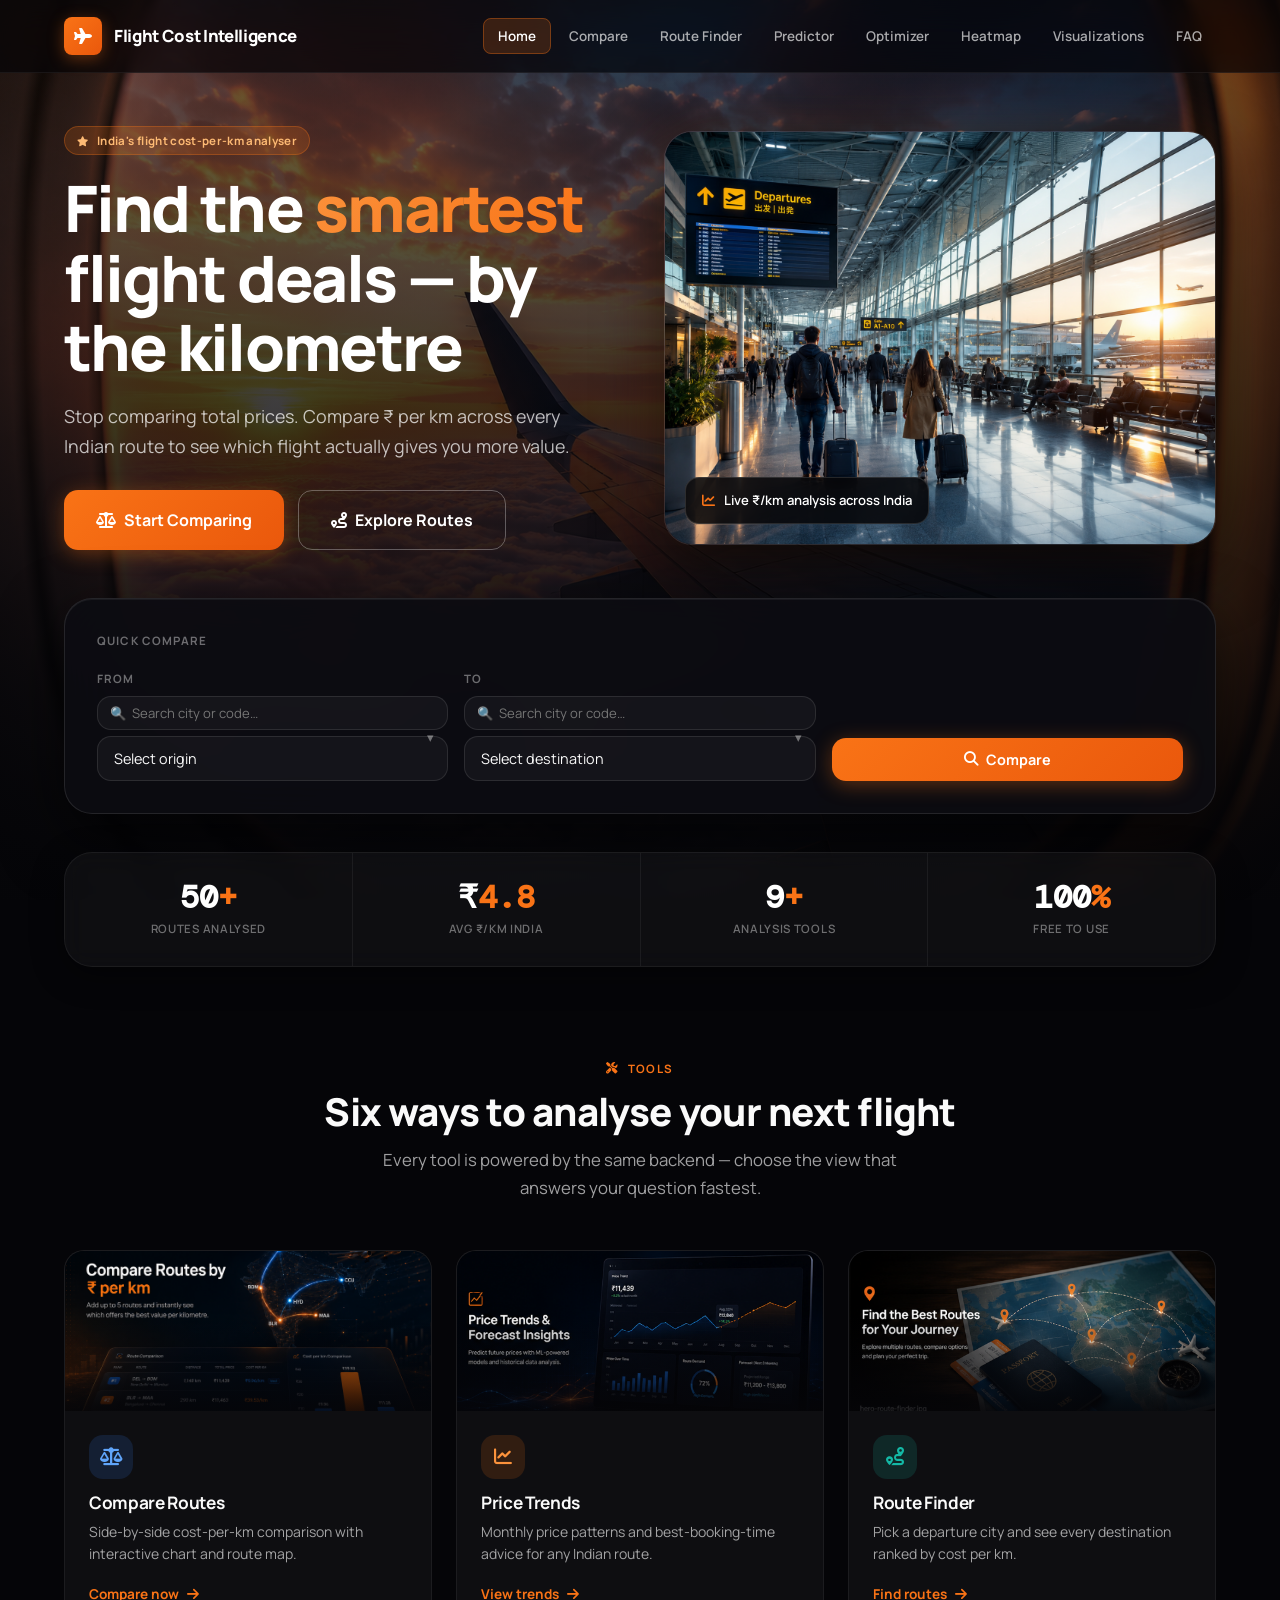
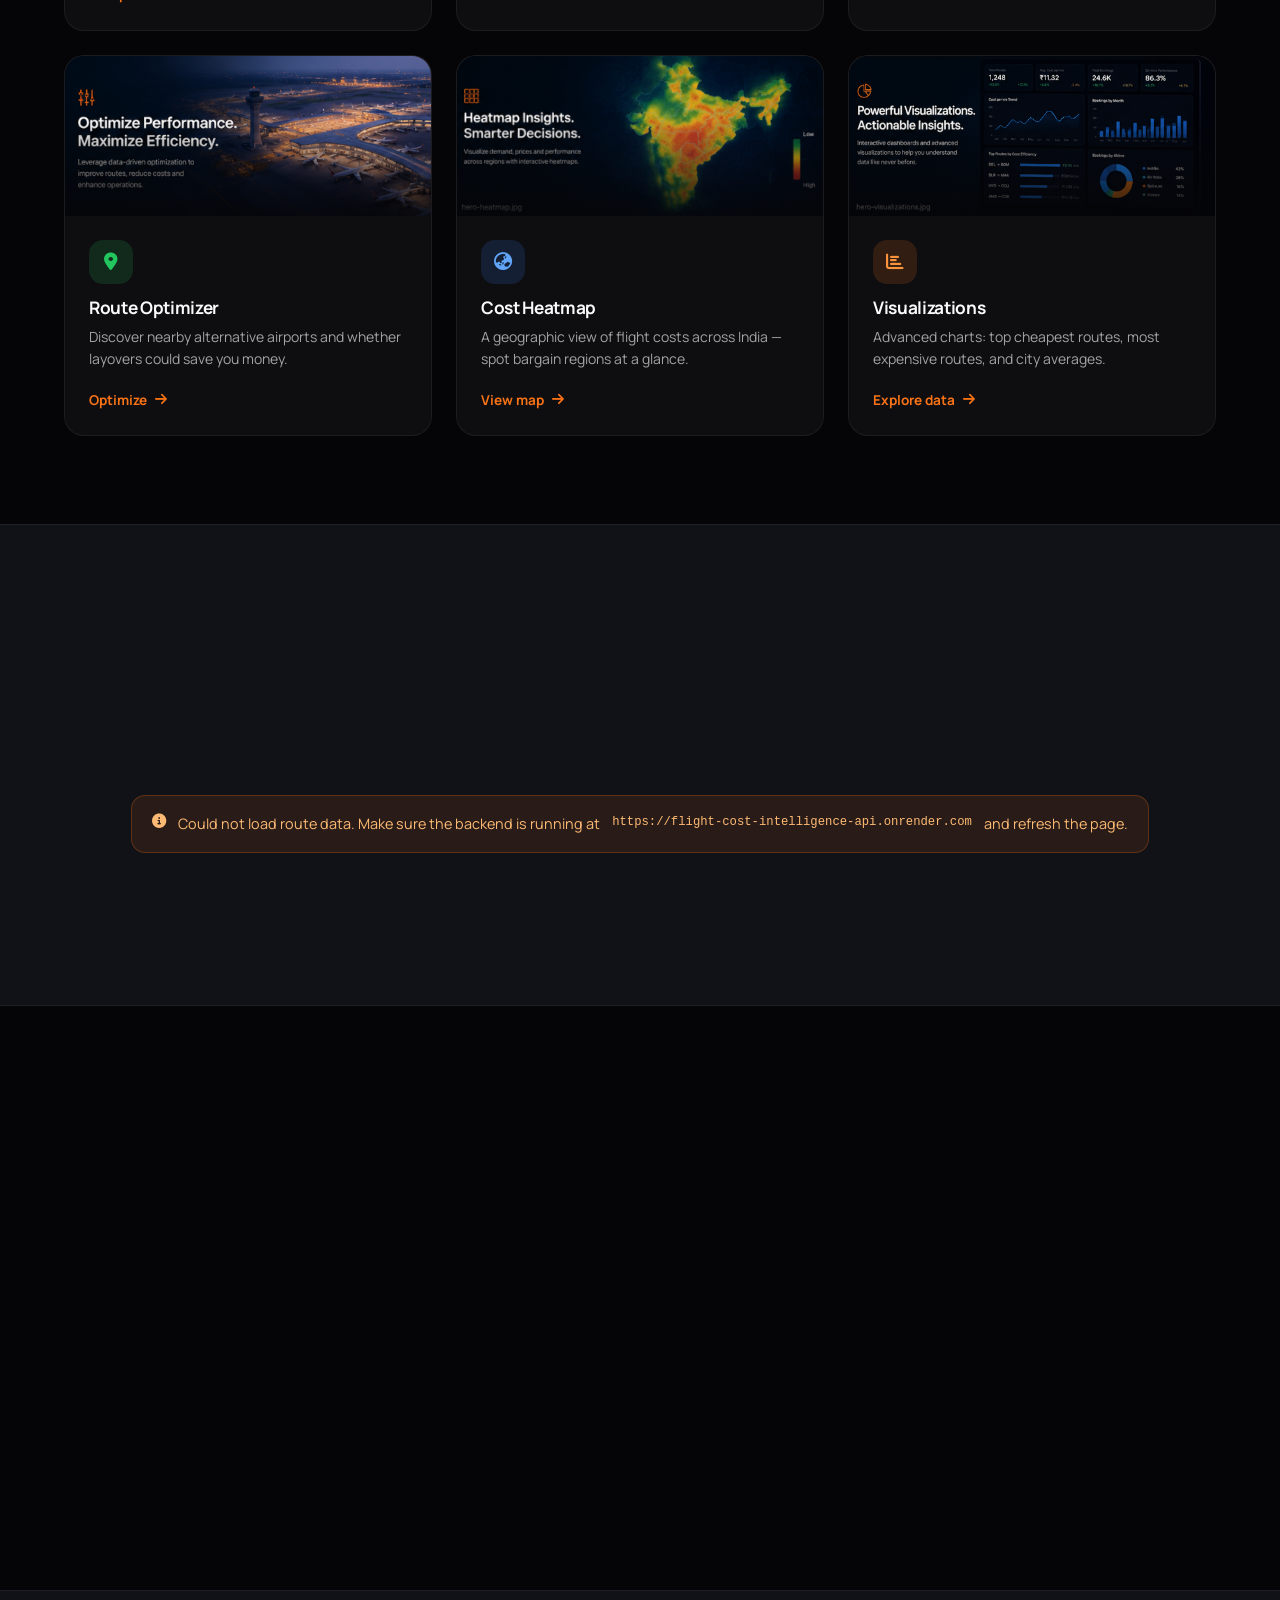
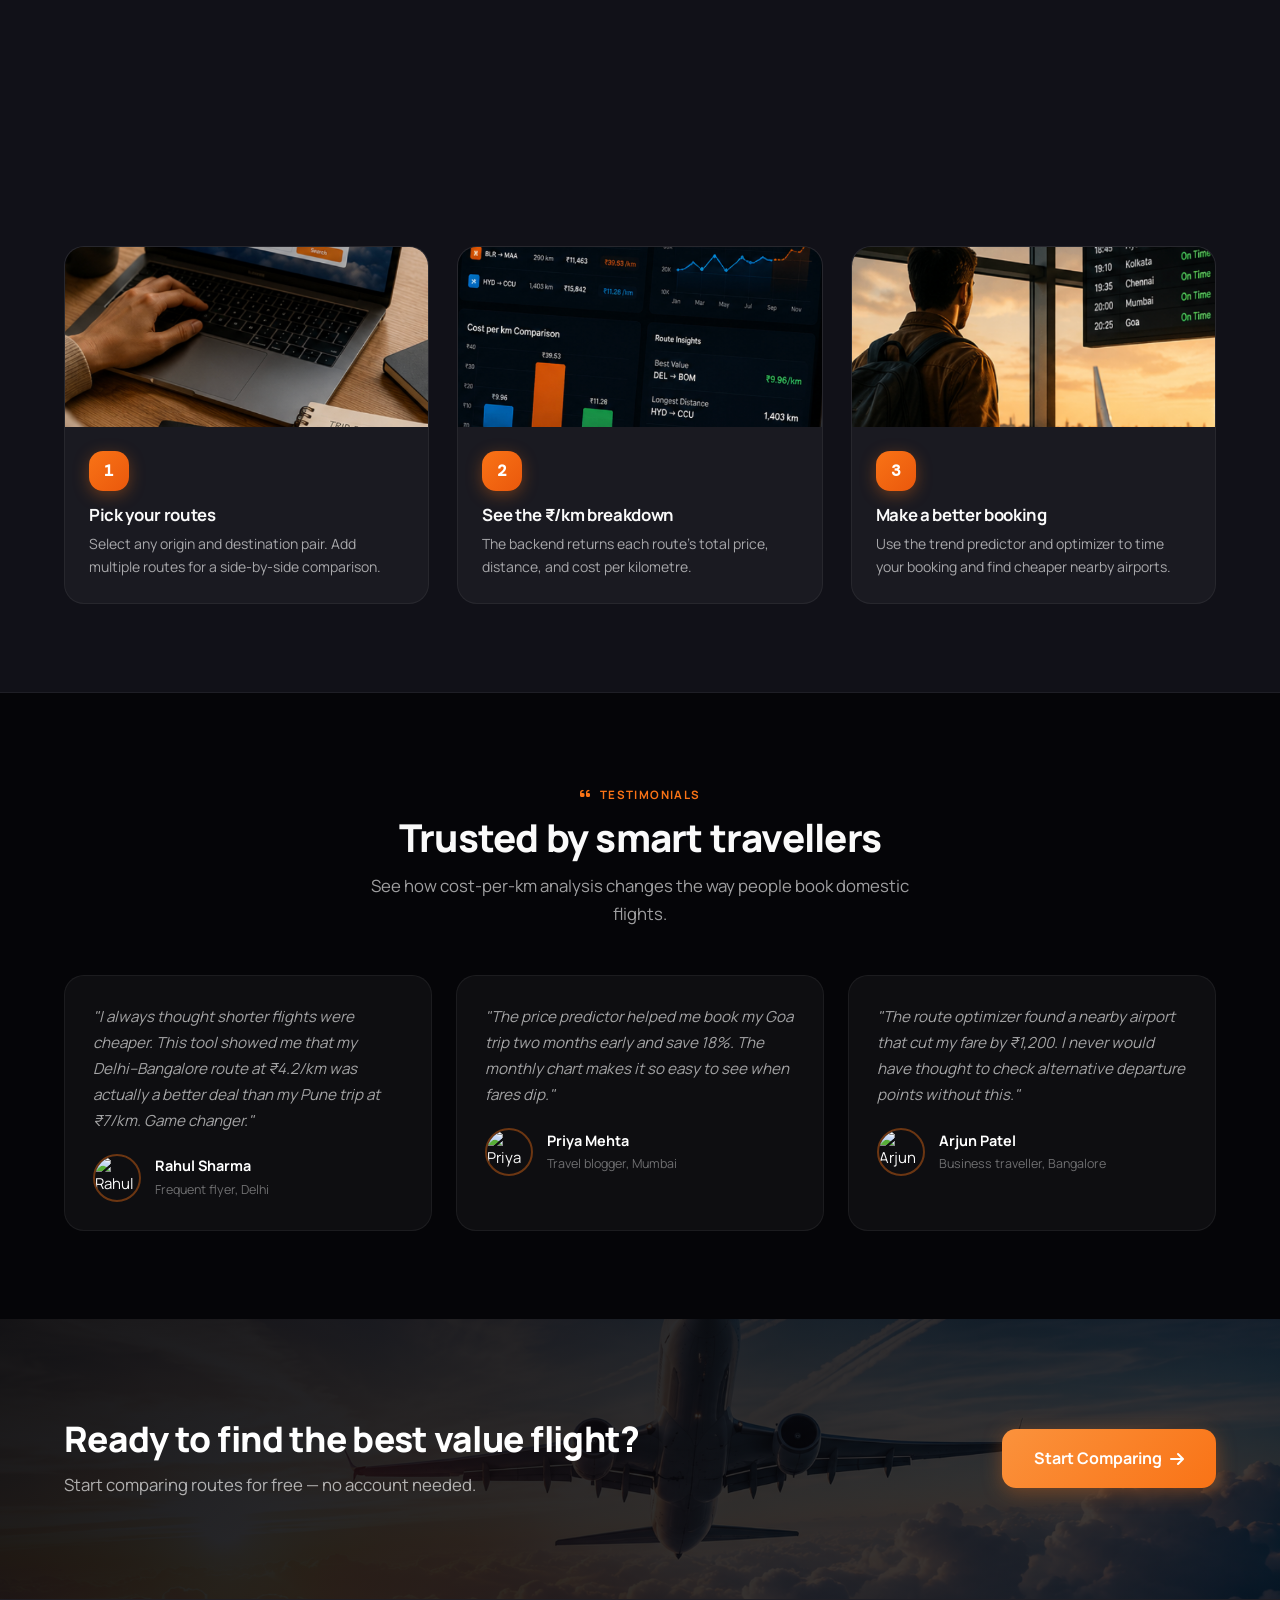
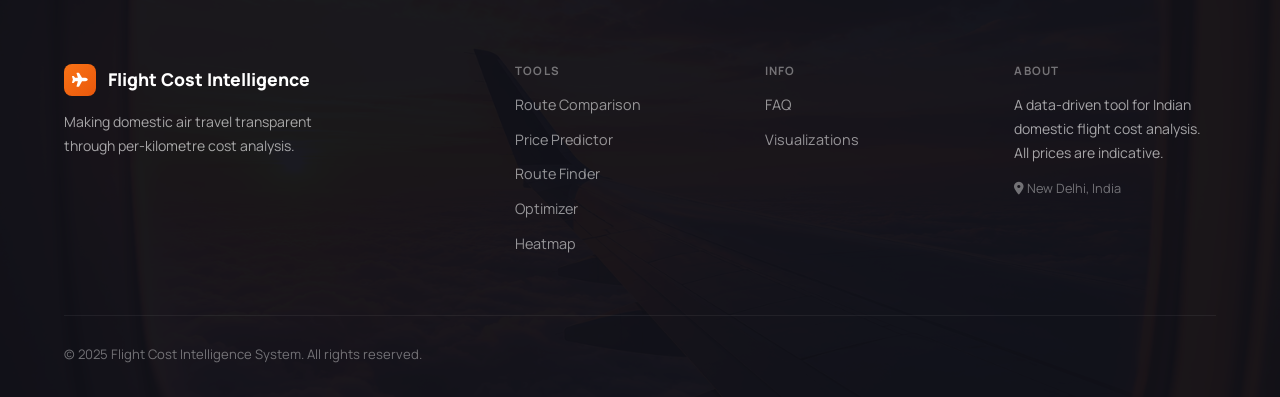
==== commit 002ff57b: "Complete website redesign, enable core features, add assets, and fix heatmap visualizations" ====
--- a/index.html
+++ b/index.html
@@ -22,22 +22,38 @@
       <li><a href="predictor.html">Predictor</a></li>
       <li><a href="optimizer.html">Optimizer</a></li>
       <li><a href="heatmap.html">Heatmap</a></li>
+      <li><a href="visualizations.html">Visualizations</a></li>
       <li><a href="faq.html">FAQ</a></li>
     </ul>
     <div class="nav-toggle" id="navToggle"><span></span><span></span><span></span></div>
   </div>
 </nav>
+
 <section class="hero">
-  <div class="container">
-    <div style="max-width:640px;">
-      <span class="badge badge-amber animate-in" style="margin-bottom:16px;display:inline-flex;">
-        <i class="fas fa-star" style="font-size:10px;"></i>&nbsp; India's flight cost-per-km analyser
-      </span>
-      <h1 class="animate-in animate-in-2">Find the <span class="accent">smartest</span> flight deals — by the kilometre</h1>
-      <p class="animate-in animate-in-3" style="font-size:1.05rem;margin-top:12px;">Stop comparing total prices. Compare ₹ per km across every Indian route to see which flight actually gives you more value.</p>
-    </div>
-    <div class="search-box animate-in" style="animation-delay:0.25s;max-width:700px;margin-top:0;">
-      <p style="font-size:0.8rem;font-weight:700;text-transform:uppercase;letter-spacing:0.06em;color:var(--text-secondary);margin-bottom:16px;">Quick Compare</p>
+  <div class="hero-bg">
+    <img src="assets/images/hero-bg.jpg" alt="Airplane wing above clouds at sunset">
+  </div>
+  <div class="hero-overlay"></div>
+  <div class="container">
+    <div class="hero-grid">
+      <div class="hero-content">
+        <span class="badge badge-amber animate-in" style="margin-bottom:18px;">
+          <i class="fas fa-star" style="font-size:10px;"></i>&nbsp; India's flight cost-per-km analyser
+        </span>
+        <h1 class="animate-in animate-in-2">Find the <span class="accent">smartest</span> flight deals — by the kilometre</h1>
+        <p class="animate-in animate-in-3">Stop comparing total prices. Compare ₹ per km across every Indian route to see which flight actually gives you more value.</p>
+        <div class="hero-actions animate-in" style="animation-delay:0.35s;">
+          <a href="compare.html" class="btn btn-primary btn-lg"><i class="fas fa-balance-scale"></i> Start Comparing</a>
+          <a href="route-finder.html" class="btn btn-outline btn-lg"><i class="fas fa-route"></i> Explore Routes</a>
+        </div>
+      </div>
+      <div class="hero-visual animate-in" style="animation-delay:0.2s;">
+        <img src="assets/images/hero-airport.jpg" alt="Modern airport terminal with travellers">
+        <div class="hero-visual-badge"><i class="fas fa-chart-line" style="color:var(--accent);margin-right:6px;"></i> Live ₹/km analysis across India</div>
+      </div>
+    </div>
+    <div class="search-box animate-in reveal" style="animation-delay:0.4s;margin-top:48px;">
+      <p style="font-size:0.72rem;font-weight:700;text-transform:uppercase;letter-spacing:0.1em;color:var(--text-muted);margin-bottom:18px;">Quick Compare</p>
       <div class="form-row">
         <div class="form-group">
           <label class="form-label">From</label>
@@ -54,64 +70,102 @@
     </div>
   </div>
 </section>
-<div class="container" style="margin-top:-1px;">
-  <div class="stats-bar">
+
+<div class="container">
+  <div class="stats-bar reveal">
     <div class="stat-item"><div class="stat-value">50<span>+</span></div><div class="stat-label">Routes Analysed</div></div>
     <div class="stat-item"><div class="stat-value">₹<span>4.8</span></div><div class="stat-label">Avg ₹/km India</div></div>
     <div class="stat-item"><div class="stat-value">9<span>+</span></div><div class="stat-label">Analysis Tools</div></div>
     <div class="stat-item"><div class="stat-value">100<span>%</span></div><div class="stat-label">Free to Use</div></div>
   </div>
 </div>
+
 <section class="section">
   <div class="container">
-    <div class="section-header">
+    <div class="section-header center reveal">
+      <span class="section-label"><i class="fas fa-tools"></i> Tools</span>
       <h2>Six ways to analyse your next flight</h2>
       <p>Every tool is powered by the same backend — choose the view that answers your question fastest.</p>
     </div>
     <div class="feature-grid">
-      <a href="compare.html" class="feature-card">
-        <div class="feature-icon blue"><i class="fas fa-balance-scale"></i></div>
-        <h3>Compare Routes</h3>
-        <p>Side-by-side cost-per-km comparison with interactive chart and route map.</p>
-        <div class="feature-arrow">Compare now <i class="fas fa-arrow-right"></i></div>
-      </a>
-      <a href="predictor.html" class="feature-card">
-        <div class="feature-icon amber"><i class="fas fa-chart-line"></i></div>
-        <h3>Price Trends</h3>
-        <p>Monthly price patterns and best-booking-time advice for any Indian route.</p>
-        <div class="feature-arrow">View trends <i class="fas fa-arrow-right"></i></div>
-      </a>
-      <a href="route-finder.html" class="feature-card">
-        <div class="feature-icon teal"><i class="fas fa-route"></i></div>
-        <h3>Route Finder</h3>
-        <p>Pick a departure city and see every destination ranked by cost per km.</p>
-        <div class="feature-arrow">Find routes <i class="fas fa-arrow-right"></i></div>
-      </a>
-      <a href="optimizer.html" class="feature-card">
-        <div class="feature-icon green"><i class="fas fa-map-marker-alt"></i></div>
-        <h3>Route Optimizer</h3>
-        <p>Discover nearby alternative airports and whether layovers could save you money.</p>
-        <div class="feature-arrow">Optimize <i class="fas fa-arrow-right"></i></div>
-      </a>
-      <a href="heatmap.html" class="feature-card">
-        <div class="feature-icon blue"><i class="fas fa-globe-asia"></i></div>
-        <h3>Cost Heatmap</h3>
-        <p>A geographic view of flight costs across India — spot bargain regions at a glance.</p>
-        <div class="feature-arrow">View map <i class="fas fa-arrow-right"></i></div>
-      </a>
-      <a href="visualizations.html" class="feature-card">
-        <div class="feature-icon amber"><i class="fas fa-chart-bar"></i></div>
-        <h3>Visualizations</h3>
-        <p>Advanced charts: top cheapest routes, most expensive routes, and city averages.</p>
-        <div class="feature-arrow">Explore data <i class="fas fa-arrow-right"></i></div>
-      </a>
-    </div>
-  </div>
-</section>
-<section class="section" style="background:var(--gray-50);padding-top:48px;padding-bottom:48px;">
-  <div class="container">
-    <div class="d-flex justify-between align-center flex-wrap gap-2 mb-3">
-      <div><h2 style="margin-bottom:4px;">Popular Indian Routes</h2><p style="margin:0;">Sorted by cost-per-km — lowest first.</p></div>
+      <a href="compare.html" class="feature-card reveal">
+        <div class="feature-card-img">
+          <img src="assets/images/hero-compare.jpg" alt="Flight comparison analytics">
+        </div>
+        <div class="feature-card-body">
+          <div class="feature-icon blue"><i class="fas fa-balance-scale"></i></div>
+          <h3>Compare Routes</h3>
+          <p>Side-by-side cost-per-km comparison with interactive chart and route map.</p>
+          <div class="feature-arrow">Compare now <i class="fas fa-arrow-right"></i></div>
+        </div>
+      </a>
+      <a href="predictor.html" class="feature-card reveal">
+        <div class="feature-card-img">
+          <img src="assets/images/hero-predictor.jpg" alt="Price trend charts on screen">
+        </div>
+        <div class="feature-card-body">
+          <div class="feature-icon amber"><i class="fas fa-chart-line"></i></div>
+          <h3>Price Trends</h3>
+          <p>Monthly price patterns and best-booking-time advice for any Indian route.</p>
+          <div class="feature-arrow">View trends <i class="fas fa-arrow-right"></i></div>
+        </div>
+      </a>
+      <a href="route-finder.html" class="feature-card reveal">
+        <div class="feature-card-img">
+          <img src="assets/images/hero-route-finder.jpg" alt="Travel planning with map and passport">
+        </div>
+        <div class="feature-card-body">
+          <div class="feature-icon teal"><i class="fas fa-route"></i></div>
+          <h3>Route Finder</h3>
+          <p>Pick a departure city and see every destination ranked by cost per km.</p>
+          <div class="feature-arrow">Find routes <i class="fas fa-arrow-right"></i></div>
+        </div>
+      </a>
+      <a href="optimizer.html" class="feature-card reveal">
+        <div class="feature-card-img">
+          <img src="assets/images/hero-optimizer.jpg" alt="Airport runway at dusk">
+        </div>
+        <div class="feature-card-body">
+          <div class="feature-icon green"><i class="fas fa-map-marker-alt"></i></div>
+          <h3>Route Optimizer</h3>
+          <p>Discover nearby alternative airports and whether layovers could save you money.</p>
+          <div class="feature-arrow">Optimize <i class="fas fa-arrow-right"></i></div>
+        </div>
+      </a>
+      <a href="heatmap.html" class="feature-card reveal">
+        <div class="feature-card-img">
+          <img src="assets/images/hero-heatmap.jpg" alt="Geographic map visualization">
+        </div>
+        <div class="feature-card-body">
+          <div class="feature-icon blue"><i class="fas fa-globe-asia"></i></div>
+          <h3>Cost Heatmap</h3>
+          <p>A geographic view of flight costs across India — spot bargain regions at a glance.</p>
+          <div class="feature-arrow">View map <i class="fas fa-arrow-right"></i></div>
+        </div>
+      </a>
+      <a href="visualizations.html" class="feature-card reveal">
+        <div class="feature-card-img">
+          <img src="assets/images/hero-visualizations.jpg" alt="Data visualization dashboard">
+        </div>
+        <div class="feature-card-body">
+          <div class="feature-icon amber"><i class="fas fa-chart-bar"></i></div>
+          <h3>Visualizations</h3>
+          <p>Advanced charts: top cheapest routes, most expensive routes, and city averages.</p>
+          <div class="feature-arrow">Explore data <i class="fas fa-arrow-right"></i></div>
+        </div>
+      </a>
+    </div>
+  </div>
+</section>
+
+<section class="section section-alt">
+  <div class="container">
+    <div class="d-flex justify-between align-center flex-wrap gap-2 mb-3 reveal">
+      <div>
+        <span class="section-label"><i class="fas fa-fire"></i> Trending</span>
+        <h2 style="margin-bottom:6px;">Popular Indian Routes</h2>
+        <p style="margin:0;">Sorted by cost-per-km — lowest first.</p>
+      </div>
     </div>
     <div id="routes-loading" class="spinner-wrap"><div class="spinner"></div><span>Loading routes…</span></div>
     <div id="routes-grid" class="routes-grid" style="display:none;"></div>
@@ -120,24 +174,130 @@
     </div>
   </div>
 </section>
+
 <section class="section">
   <div class="container">
-    <div class="section-header center"><h2>How it works</h2><p>Three steps to smarter flight decisions.</p></div>
+    <div class="split-section reveal">
+      <div class="split-content">
+        <span class="section-label"><i class="fas fa-info-circle"></i> About</span>
+        <h2 style="margin-bottom:16px;">Making Indian air travel transparent</h2>
+        <p style="margin-bottom:16px;">Flight Cost Intelligence turns raw fare data into actionable insights. Instead of guessing whether a ₹5,000 ticket is a good deal, we show you exactly how much you're paying per kilometre — so you can compare routes fairly, regardless of distance.</p>
+        <p style="margin-bottom:24px;">Built for travellers, analysts, and anyone who wants smarter domestic flight decisions — completely free, no account required.</p>
+        <a href="faq.html" class="btn btn-ghost"><i class="fas fa-question-circle"></i> Learn more in FAQ</a>
+      </div>
+      <div class="split-image">
+        <img src="assets/images/hero-faq.jpg" alt="Modern data workspace with analytics screens">
+      </div>
+    </div>
+  </div>
+</section>
+
+<section class="section section-alt">
+  <div class="container">
+    <div class="section-header center reveal">
+      <span class="section-label"><i class="fas fa-list-ol"></i> Process</span>
+      <h2>How it works</h2>
+      <p>Three steps to smarter flight decisions.</p>
+    </div>
     <div class="steps-grid">
-      <div class="step-card"><div class="step-number">1</div><h3>Pick your routes</h3><p>Select any origin and destination pair. Add multiple routes for a side-by-side comparison.</p></div>
-      <div class="step-card"><div class="step-number">2</div><h3>See the ₹/km breakdown</h3><p>The backend returns each route's total price, distance, and cost per kilometre.</p></div>
-      <div class="step-card"><div class="step-number">3</div><h3>Make a better booking</h3><p>Use the trend predictor and optimizer to time your booking and find cheaper nearby airports.</p></div>
-    </div>
-  </div>
-</section>
+      <div class="step-card reveal">
+        <div class="step-card-img">
+          <img src="assets/images/step-planning.jpg" alt="Person planning travel on laptop">
+        </div>
+        <div class="step-card-content">
+          <div class="step-number">1</div>
+          <h3>Pick your routes</h3>
+          <p>Select any origin and destination pair. Add multiple routes for a side-by-side comparison.</p>
+        </div>
+      </div>
+      <div class="step-card reveal">
+        <div class="step-card-img">
+          <img src="assets/images/step-analysis.jpg" alt="Data analysis on dashboard">
+        </div>
+        <div class="step-card-content">
+          <div class="step-number">2</div>
+          <h3>See the ₹/km breakdown</h3>
+          <p>The backend returns each route's total price, distance, and cost per kilometre.</p>
+        </div>
+      </div>
+      <div class="step-card reveal">
+        <div class="step-card-img">
+          <img src="assets/images/step-booking.jpg" alt="Traveller at airport departure gate">
+        </div>
+        <div class="step-card-content">
+          <div class="step-number">3</div>
+          <h3>Make a better booking</h3>
+          <p>Use the trend predictor and optimizer to time your booking and find cheaper nearby airports.</p>
+        </div>
+      </div>
+    </div>
+  </div>
+</section>
+
+<section class="section">
+  <div class="container">
+    <div class="section-header center reveal">
+      <span class="section-label"><i class="fas fa-quote-left"></i> Testimonials</span>
+      <h2>Trusted by smart travellers</h2>
+      <p>See how cost-per-km analysis changes the way people book domestic flights.</p>
+    </div>
+    <div class="testimonials-grid">
+      <div class="testimonial-card reveal">
+        <p class="testimonial-quote">"I always thought shorter flights were cheaper. This tool showed me that my Delhi–Bangalore route at ₹4.2/km was actually a better deal than my Pune trip at ₹7/km. Game changer."</p>
+        <div class="testimonial-author">
+          <div class="testimonial-avatar">
+            <img src="assets/images/avatar-1.jpg" alt="Rahul Sharma">
+          </div>
+          <div>
+            <div class="testimonial-name">Rahul Sharma</div>
+            <div class="testimonial-role">Frequent flyer, Delhi</div>
+          </div>
+        </div>
+      </div>
+      <div class="testimonial-card reveal">
+        <p class="testimonial-quote">"The price predictor helped me book my Goa trip two months early and save 18%. The monthly chart makes it so easy to see when fares dip."</p>
+        <div class="testimonial-author">
+          <div class="testimonial-avatar">
+            <img src="assets/images/avatar-2.jpg" alt="Priya Mehta">
+          </div>
+          <div>
+            <div class="testimonial-name">Priya Mehta</div>
+            <div class="testimonial-role">Travel blogger, Mumbai</div>
+          </div>
+        </div>
+      </div>
+      <div class="testimonial-card reveal">
+        <p class="testimonial-quote">"The route optimizer found a nearby airport that cut my fare by ₹1,200. I never would have thought to check alternative departure points without this."</p>
+        <div class="testimonial-author">
+          <div class="testimonial-avatar">
+            <img src="assets/images/avatar-3.jpg" alt="Arjun Patel">
+          </div>
+          <div>
+            <div class="testimonial-name">Arjun Patel</div>
+            <div class="testimonial-role">Business traveller, Bangalore</div>
+          </div>
+        </div>
+      </div>
+    </div>
+  </div>
+</section>
+
 <section class="cta-section">
-  <div class="container">
-    <div class="cta-inner">
-      <div class="cta-text"><h2>Ready to find the best value flight?</h2><p>Start comparing routes for free — no account needed.</p></div>
+  <div class="cta-bg">
+    <img src="assets/images/hero-cta.jpg" alt="Airplane flying through clouds">
+  </div>
+  <div class="cta-overlay"></div>
+  <div class="container">
+    <div class="cta-inner reveal">
+      <div class="cta-text">
+        <h2>Ready to find the best value flight?</h2>
+        <p>Start comparing routes for free — no account needed.</p>
+      </div>
       <a href="compare.html" class="btn btn-amber btn-lg">Start Comparing <i class="fas fa-arrow-right"></i></a>
     </div>
   </div>
 </section>
+
 <footer class="footer">
   <div class="container">
     <div class="footer-grid">
@@ -147,38 +307,82 @@
       </div>
       <div class="footer-col"><h4>Tools</h4><ul class="footer-links"><li><a href="compare.html">Route Comparison</a></li><li><a href="predictor.html">Price Predictor</a></li><li><a href="route-finder.html">Route Finder</a></li><li><a href="optimizer.html">Optimizer</a></li><li><a href="heatmap.html">Heatmap</a></li></ul></div>
       <div class="footer-col"><h4>Info</h4><ul class="footer-links"><li><a href="faq.html">FAQ</a></li><li><a href="visualizations.html">Visualizations</a></li></ul></div>
-      <div class="footer-col"><h4>About</h4><p style="font-size:0.875rem;line-height:1.6;">A data-driven tool for Indian domestic flight cost analysis. All prices are indicative.</p><p style="font-size:0.8rem;color:rgba(255,255,255,0.35);margin-top:8px;"><i class="fas fa-map-marker-alt"></i> New Delhi, India</p></div>
+      <div class="footer-col"><h4>About</h4><p style="font-size:0.875rem;line-height:1.7;color:var(--text-secondary);">A data-driven tool for Indian domestic flight cost analysis. All prices are indicative.</p><p style="font-size:0.8rem;color:var(--text-muted);margin-top:10px;"><i class="fas fa-map-marker-alt"></i> New Delhi, India</p></div>
     </div>
     <div class="footer-bottom"><p>&copy; 2025 Flight Cost Intelligence System. All rights reserved.</p></div>
   </div>
 </footer>
+
 <script src="assets/js/config.js"></script>
+<script src="assets/js/images.js"></script>
 <script src="assets/js/common.js"></script>
 <script>
-const AVG_CPK=4.8;
+let AVG_CPK=4.8;
+
 function createRouteCard(r){
   const sav=Math.round((AVG_CPK-r.cost_per_km)/AVG_CPK*100);
   const savHtml=sav>0?`<span class="badge badge-green">${sav}% below avg</span>`:`<span class="badge badge-gray">${Math.abs(sav)}% above avg</span>`;
-  return `<div class="route-card"><div class="route-airports"><div><div class="airport-code">${r.origin}</div><div class="airport-label">Origin</div></div><div class="route-line"><div class="route-line-bar"></div><div class="route-dist">${Math.round(r.distance).toLocaleString()} km</div></div><div><div class="airport-code">${r.destination}</div><div class="airport-label">Destination</div></div></div><div class="route-meta"><div><div class="cost-per-km">&#8377;${r.cost_per_km.toFixed(2)}<span class="unit">/km</span></div><div style="margin-top:4px;">${savHtml}</div></div><div class="text-right"><div class="total-price">&#8377;${Math.round(r.price).toLocaleString()}</div><a href="compare.html?origin=${r.origin}&destination=${r.destination}" class="btn btn-sm btn-primary" style="margin-top:8px;">Compare <i class="fas fa-arrow-right"></i></a></div></div></div>`;
+  const img = routeImage(r.destination);
+  return `<div class="route-card reveal">
+    <div class="route-card-thumb"><img src="${img}" alt="Route to ${r.destination}" loading="lazy"></div>
+    <div class="route-card-body">
+      <div class="route-airports">
+        <div><div class="airport-code">${r.origin}</div><div class="airport-label">Origin</div></div>
+        <div class="route-line"><div class="route-line-bar"></div><div class="route-dist">${Math.round(r.distance).toLocaleString()} km</div></div>
+        <div><div class="airport-code">${r.destination}</div><div class="airport-label">Destination</div></div>
+      </div>
+      <div class="route-meta">
+        <div><div class="cost-per-km">&#8377;${r.cost_per_km.toFixed(2)}<span class="unit">/km</span></div><div style="margin-top:6px;">${savHtml}</div></div>
+        <div class="text-right"><div class="total-price">&#8377;${Math.round(r.price).toLocaleString()}</div><a href="compare.html?origin=${r.origin}&destination=${r.destination}" class="btn btn-sm btn-primary" style="margin-top:10px;">Compare <i class="fas fa-arrow-right"></i></a></div>
+      </div>
+    </div>
+  </div>`;
 }
+
+function normalizeRoute(rt) {
+  const origin = rt.origin || rt.Start || '';
+  const destination = rt.destination || rt.End || '';
+  const distance = parseFloat(rt.distance ?? rt.Distance) || 0;
+  const price = parseFloat(rt.price ?? rt.Price) || 0;
+  let cost_per_km = parseFloat(rt.cost_per_km ?? rt.CostPerKm);
+  if (!cost_per_km && price > 0 && distance > 0) cost_per_km = price / distance;
+  return { origin, destination, distance, price, cost_per_km };
+}
+
 async function loadRoutes(){
   const loading=document.getElementById('routes-loading');
   const grid=document.getElementById('routes-grid');
   const morewrap=document.getElementById('show-more-wrap');
   try{
-    const r=await fetch(`${CONFIG.API_BASE_URL}/api/raw-compare-data?limit=20`);
-    const d=await r.json();
-    let routes=[];
-    if(d.success&&d.data&&d.data.routes){
-      routes=d.data.routes.filter(rt=>rt.cost_per_km||(rt.price&&rt.distance)).map(rt=>({...rt,cost_per_km:rt.cost_per_km||rt.price/rt.distance})).sort((a,b)=>a.cost_per_km-b.cost_per_km).slice(0,12);
+    let routes = [];
+
+    // Primary: enriched raw compare data
+    try {
+      const d = await apiCall('/api/raw-compare-data?limit=20');
+      if (d.success && d.data && d.data.routes) {
+        routes = d.data.routes.map(normalizeRoute).filter(r => r.origin && r.destination && r.cost_per_km > 0);
+      }
+    } catch (e) { /* try fallback */ }
+
+    // Fallback: visualizations (works when raw data lacks distance/cost_per_km)
+    if (!routes.length) {
+      const v = await apiCall('/api/visualizations?limit=12');
+      if (v.success && v.data && v.data.topCheapestRoutes) {
+        routes = v.data.topCheapestRoutes.map(normalizeRoute).filter(r => r.origin && r.destination && r.cost_per_km > 0);
+      }
     }
-    if(!routes.length)throw new Error('no data');
-    window._allRoutes=routes;
-    grid.innerHTML=routes.slice(0,6).map(createRouteCard).join('');
-    loading.style.display='none';grid.style.display='grid';
-    if(routes.length>6)morewrap.style.display='block';
-  }catch(e){
-    loading.innerHTML='<div class="alert alert-warning"><i class="fas fa-info-circle"></i> Could not load live route data. Please try again later.</div>';
+
+    if (!routes.length) throw new Error('no data');
+
+    routes.sort((a, b) => a.cost_per_km - b.cost_per_km);
+    window._allRoutes = routes;
+    grid.innerHTML = routes.slice(0, 6).map(createRouteCard).join('');
+    loading.style.display = 'none';
+    grid.style.display = 'grid';
+    if (routes.length > 6) morewrap.style.display = 'block';
+    if (window.initReveal) window.initReveal();
+  } catch (e) {
+    loading.innerHTML = '<div class="alert alert-warning"><i class="fas fa-info-circle"></i> Could not load route data. Make sure the backend is running at <code style="font-size:0.85em;">' + CONFIG.API_BASE_URL + '</code> and refresh the page.</div>';
   }
 }
 document.getElementById('show-more-btn').addEventListener('click',()=>{
@@ -188,8 +392,42 @@
   const more=all.slice(shown,shown+6);
   grid.innerHTML+=more.map(createRouteCard).join('');
   if(shown+more.length>=all.length)document.getElementById('show-more-wrap').style.display='none';
+  if (window.initReveal) window.initReveal();
 });
 loadRoutes();
+
+(async function initQuickCompare() {
+  const airports = await fetchAirports();
+  fillSelect(document.getElementById('qs-origin'), airports, 'Select origin');
+  fillSelect(document.getElementById('qs-destination'), airports, 'Select destination');
+  document.getElementById('qs-btn').addEventListener('click', () => {
+    const o = document.getElementById('qs-origin').value;
+    const d = document.getElementById('qs-destination').value;
+    if (!o || !d) { alert('Please select both origin and destination.'); return; }
+    if (o === d) { alert('Origin and destination must be different.'); return; }
+    window.location.href = `compare.html?origin=${o}&destination=${d}`;
+  });
+})();
+
+(async function loadStats() {
+  try {
+    const r = await apiCall('/api/visualizations?limit=1');
+    if (r.success && r.data) {
+      const routeCount = await fetch(`${CONFIG.API_BASE_URL}/api/raw-compare-data?limit=200`)
+        .then(res => res.json())
+        .then(d => (d.success && d.data && d.data.routes) ? d.data.routes.length : 0);
+      if (routeCount) {
+        document.querySelector('.stats-bar .stat-item:nth-child(1) .stat-value').innerHTML =
+          routeCount + '<span>+</span>';
+      }
+      if (r.data.averageCostPerKm) {
+        AVG_CPK = r.data.averageCostPerKm;
+        document.querySelector('.stats-bar .stat-item:nth-child(2) .stat-value').innerHTML =
+          '₹' + AVG_CPK.toFixed(1);
+      }
+    }
+  } catch (e) { /* keep hardcoded fallbacks */ }
+})();
 </script>
 </body>
 </html>
--- a/assets/css/main.css
+++ b/assets/css/main.css
@@ -1,47 +1,64 @@
 /* ============================================================
-   FLIGHT COST INTELLIGENCE — DESIGN SYSTEM
-   Clean Aviation-inspired UI: Deep navy + amber accents
+   FLIGHT COST INTELLIGENCE — PREMIUM DARK DESIGN SYSTEM
+   Inspired by modern edu/product sites — bold, dark, cinematic
    ============================================================ */
 
-@import url('https://fonts.googleapis.com/css2?family=Plus+Jakarta+Sans:wght@300;400;500;600;700;800&family=DM+Mono:wght@400;500&display=swap');
+@import url('https://fonts.googleapis.com/css2?family=Manrope:wght@400;500;600;700;800&family=DM+Mono:wght@400;500&display=swap');
 
 /* ── CSS Variables ────────────────────────────────────────── */
 :root {
-  --navy:        #0B1C3D;
-  --navy-mid:    #132244;
-  --navy-light:  #1E3460;
-  --sky:         #1B6FEB;
-  --sky-light:   #3D8EFF;
-  --amber:       #F59E0B;
-  --amber-light: #FCD34D;
-  --teal:        #0EA5A0;
-  --green:       #10B981;
-  --red:         #EF4444;
-  --white:       #FFFFFF;
-  --off-white:   #F8FAFF;
-  --gray-50:     #F1F5FD;
-  --gray-100:    #E4EAF6;
-  --gray-200:    #C9D4EA;
-  --gray-400:    #8898BB;
-  --gray-600:    #4A5F8A;
-  --gray-800:    #1E2D4F;
-  --text-primary:   #0B1C3D;
-  --text-secondary: #4A5F8A;
-  --text-muted:     #8898BB;
-
-  --radius-sm:  6px;
-  --radius-md:  12px;
+  --bg:           #050508;
+  --bg-elevated:  #0c0c12;
+  --bg-card:      rgba(255, 255, 255, 0.04);
+  --bg-card-hover:rgba(255, 255, 255, 0.07);
+  --surface:      #111118;
+  --surface-2:    #16161f;
+
+  --navy:         #050508;
+  --navy-mid:     #0c0c12;
+  --navy-light:   #16161f;
+
+  --accent:       #f97316;
+  --accent-light: #fb923c;
+  --accent-glow:  rgba(249, 115, 22, 0.35);
+
+  --sky:          #3b82f6;
+  --sky-light:    #60a5fa;
+  --amber:        #f97316;
+  --amber-light:  #fdba74;
+  --teal:         #14b8a6;
+  --green:        #22c55e;
+  --red:          #ef4444;
+
+  --white:        #ffffff;
+  --off-white:    #f4f4f5;
+  --gray-50:      rgba(255, 255, 255, 0.03);
+  --gray-100:     rgba(255, 255, 255, 0.06);
+  --gray-200:     rgba(255, 255, 255, 0.10);
+  --gray-400:     rgba(255, 255, 255, 0.45);
+  --gray-600:     rgba(255, 255, 255, 0.60);
+  --gray-800:     rgba(255, 255, 255, 0.85);
+
+  --text-primary:   #fafafa;
+  --text-secondary: rgba(255, 255, 255, 0.62);
+  --text-muted:     rgba(255, 255, 255, 0.40);
+
+  --radius-sm:  8px;
+  --radius-md:  14px;
   --radius-lg:  20px;
   --radius-xl:  28px;
   --radius-full: 9999px;
 
-  --shadow-sm: 0 1px 3px rgba(11,28,61,0.08), 0 1px 2px rgba(11,28,61,0.04);
-  --shadow-md: 0 4px 16px rgba(11,28,61,0.10), 0 2px 4px rgba(11,28,61,0.06);
-  --shadow-lg: 0 8px 32px rgba(11,28,61,0.13), 0 4px 8px rgba(11,28,61,0.08);
-  --shadow-xl: 0 20px 60px rgba(11,28,61,0.18), 0 8px 20px rgba(11,28,61,0.10);
-
-  --transition: 0.22s cubic-bezier(0.4, 0, 0.2, 1);
-  --transition-fast: 0.14s ease;
+  --shadow-sm:  0 1px 2px rgba(0, 0, 0, 0.4);
+  --shadow-md:  0 8px 32px rgba(0, 0, 0, 0.45);
+  --shadow-lg:  0 16px 48px rgba(0, 0, 0, 0.55);
+  --shadow-xl:  0 24px 64px rgba(0, 0, 0, 0.65);
+  --shadow-glow: 0 0 40px var(--accent-glow);
+
+  --transition: 0.28s cubic-bezier(0.4, 0, 0.2, 1);
+  --transition-fast: 0.16s ease;
+
+  --nav-height: 72px;
 }
 
 /* ── Reset ────────────────────────────────────────────────── */
@@ -50,186 +67,311 @@
 html { scroll-behavior: smooth; }
 
 body {
-  font-family: 'Plus Jakarta Sans', -apple-system, sans-serif;
-  background: var(--off-white);
+  font-family: 'Manrope', -apple-system, sans-serif;
+  background: var(--bg);
   color: var(--text-primary);
-  line-height: 1.6;
+  line-height: 1.65;
   font-size: 15px;
   -webkit-font-smoothing: antialiased;
-}
-
-a { color: var(--sky); text-decoration: none; transition: color var(--transition-fast); }
-a:hover { color: var(--sky-light); }
-
-img { max-width: 100%; display: block; }
+  overflow-x: hidden;
+}
+
+a { color: var(--sky-light); text-decoration: none; transition: color var(--transition-fast); }
+a:hover { color: var(--white); }
+
+img { max-width: 100%; display: block; height: auto; }
 
 /* ── Container ─────────────────────────────────────────────── */
 .container {
   width: 100%;
-  max-width: 1180px;
+  max-width: 1200px;
   margin: 0 auto;
   padding: 0 24px;
 }
 
 /* ── Typography ────────────────────────────────────────────── */
 h1, h2, h3, h4, h5, h6 {
-  font-weight: 700;
-  line-height: 1.25;
+  font-weight: 800;
+  line-height: 1.15;
   color: var(--text-primary);
-}
-h1 { font-size: clamp(2rem, 4vw, 3rem); }
-h2 { font-size: clamp(1.5rem, 3vw, 2.1rem); }
-h3 { font-size: 1.35rem; }
-h4 { font-size: 1.1rem; }
+  letter-spacing: -0.02em;
+}
+h1 { font-size: clamp(2.2rem, 5vw, 3.75rem); }
+h2 { font-size: clamp(1.6rem, 3vw, 2.4rem); }
+h3 { font-size: 1.3rem; }
+h4 { font-size: 1.05rem; }
 p  { color: var(--text-secondary); margin-bottom: 0.85rem; }
 p:last-child { margin-bottom: 0; }
 
+.section-label {
+  display: inline-flex;
+  align-items: center;
+  gap: 8px;
+  font-size: 0.72rem;
+  font-weight: 700;
+  text-transform: uppercase;
+  letter-spacing: 0.12em;
+  color: var(--accent);
+  margin-bottom: 12px;
+}
+
 /* ── Navbar ────────────────────────────────────────────────── */
 .navbar {
-  background: var(--navy);
-  position: sticky;
+  background: rgba(5, 5, 8, 0.72);
+  position: fixed;
   top: 0;
+  left: 0;
+  right: 0;
   z-index: 200;
-  border-bottom: 1px solid rgba(255,255,255,0.07);
-  backdrop-filter: blur(8px);
+  border-bottom: 1px solid rgba(255, 255, 255, 0.06);
+  backdrop-filter: blur(20px) saturate(180%);
+  -webkit-backdrop-filter: blur(20px) saturate(180%);
+  transition: background var(--transition), box-shadow var(--transition);
+}
+.navbar.scrolled {
+  background: rgba(5, 5, 8, 0.95);
+  box-shadow: 0 4px 30px rgba(0, 0, 0, 0.4);
 }
 .navbar-inner {
   display: flex;
   align-items: center;
   justify-content: space-between;
-  height: 60px;
+  height: var(--nav-height);
 }
 .navbar-brand {
   display: flex;
   align-items: center;
-  gap: 10px;
+  gap: 12px;
   font-weight: 800;
-  font-size: 1.15rem;
+  font-size: 1.05rem;
   color: var(--white) !important;
-  letter-spacing: -0.01em;
-}
+  letter-spacing: -0.02em;
+}
+.navbar-brand:hover { color: var(--white) !important; }
 .navbar-brand .brand-icon {
-  width: 34px; height: 34px;
-  background: linear-gradient(135deg, var(--sky), var(--amber));
+  width: 38px;
+  height: 38px;
+  background: linear-gradient(135deg, var(--accent), #ea580c);
   border-radius: var(--radius-sm);
-  display: grid; place-items: center;
-  font-size: 16px; color: white;
+  display: grid;
+  place-items: center;
+  font-size: 16px;
+  color: white;
   flex-shrink: 0;
+  box-shadow: 0 4px 16px var(--accent-glow);
 }
 .nav-links {
   display: flex;
   align-items: center;
-  gap: 2px;
+  gap: 4px;
   list-style: none;
 }
 .nav-links a {
-  color: rgba(255,255,255,0.72);
-  font-size: 0.875rem;
-  font-weight: 500;
-  padding: 6px 14px;
+  color: rgba(255, 255, 255, 0.65);
+  font-size: 0.84rem;
+  font-weight: 600;
+  padding: 8px 14px;
   border-radius: var(--radius-sm);
   transition: all var(--transition-fast);
   white-space: nowrap;
 }
-.nav-links a:hover,
+.nav-links a:hover {
+  color: var(--white);
+  background: rgba(255, 255, 255, 0.08);
+}
 .nav-links a.active {
   color: var(--white);
-  background: rgba(255,255,255,0.11);
-}
-.nav-links a.active {
-  background: var(--sky);
-  color: var(--white);
-}
-
-/* Hamburger for mobile */
+  background: rgba(249, 115, 22, 0.18);
+  border: 1px solid rgba(249, 115, 22, 0.35);
+}
+
 .nav-toggle {
   display: none;
   flex-direction: column;
   gap: 5px;
   cursor: pointer;
-  padding: 4px;
-}
+  padding: 8px;
+  border-radius: var(--radius-sm);
+  transition: background var(--transition-fast);
+}
+.nav-toggle:hover { background: rgba(255, 255, 255, 0.08); }
 .nav-toggle span {
-  width: 22px; height: 2px;
-  background: rgba(255,255,255,0.8);
+  width: 22px;
+  height: 2px;
+  background: rgba(255, 255, 255, 0.85);
   border-radius: 2px;
   transition: var(--transition);
 }
 
 /* ── Hero ──────────────────────────────────────────────────── */
 .hero {
-  background: linear-gradient(160deg, var(--navy) 0%, var(--navy-light) 55%, #1A3A7A 100%);
+  position: relative;
+  min-height: 100vh;
+  display: flex;
+  align-items: center;
+  padding: calc(var(--nav-height) + 48px) 0 80px;
+  overflow: hidden;
   color: white;
-  padding: 72px 0 60px;
-  position: relative;
-  overflow: hidden;
-}
-.hero::before {
-  content: '';
-  position: absolute; inset: 0;
-  background: url("data:image/svg+xml,%3Csvg width='60' height='60' viewBox='0 0 60 60' xmlns='http://www.w3.org/2000/svg'%3E%3Cg fill='none' fill-rule='evenodd'%3E%3Cg fill='%23ffffff' fill-opacity='0.025'%3E%3Cpath d='M36 34v-4h-2v4h-4v2h4v4h2v-4h4v-2h-4zm0-30V0h-2v4h-4v2h4v4h2V6h4V4h-4zM6 34v-4H4v4H0v2h4v4h2v-4h4v-2H6zM6 4V0H4v4H0v2h4v4h2V6h4V4H6z'/%3E%3C/g%3E%3C/g%3E%3C/svg%3E");
-  pointer-events: none;
-}
-.hero-content { position: relative; z-index: 1; }
+}
+.hero-bg {
+  position: absolute;
+  inset: 0;
+  z-index: 0;
+}
+.hero-bg img {
+  width: 100%;
+  height: 100%;
+  object-fit: cover;
+}
+.hero-overlay {
+  position: absolute;
+  inset: 0;
+  background:
+    linear-gradient(180deg, rgba(5, 5, 8, 0.55) 0%, rgba(5, 5, 8, 0.82) 55%, rgba(5, 5, 8, 0.98) 100%),
+    linear-gradient(135deg, rgba(249, 115, 22, 0.12) 0%, transparent 50%);
+  z-index: 1;
+}
+.hero .container {
+  position: relative;
+  z-index: 2;
+}
+.hero-grid {
+  display: grid;
+  grid-template-columns: 1fr 1fr;
+  gap: 48px;
+  align-items: center;
+}
+.hero-content { max-width: 580px; }
 .hero h1 {
   color: var(--white);
-  font-size: clamp(2rem, 5vw, 3.2rem);
+  font-size: clamp(2.4rem, 5.5vw, 4rem);
   font-weight: 800;
-  line-height: 1.15;
-  margin-bottom: 16px;
-  letter-spacing: -0.02em;
-}
-.hero h1 .accent { color: var(--amber); }
+  line-height: 1.08;
+  margin-bottom: 20px;
+  letter-spacing: -0.03em;
+}
+.hero h1 .accent {
+  background: linear-gradient(135deg, var(--accent-light), var(--accent));
+  -webkit-background-clip: text;
+  -webkit-text-fill-color: transparent;
+  background-clip: text;
+}
 .hero p {
-  color: rgba(255,255,255,0.72);
-  font-size: 1.1rem;
+  color: rgba(255, 255, 255, 0.72);
+  font-size: 1.12rem;
+  max-width: 520px;
+  margin-bottom: 0;
+  line-height: 1.7;
+}
+.hero-actions {
+  display: flex;
+  flex-wrap: wrap;
+  gap: 14px;
+  margin-top: 28px;
+}
+.hero-visual {
+  position: relative;
+  border-radius: var(--radius-xl);
+  overflow: hidden;
+  aspect-ratio: 4/3;
+  box-shadow: var(--shadow-xl), 0 0 60px rgba(249, 115, 22, 0.15);
+  border: 1px solid rgba(255, 255, 255, 0.1);
+}
+.hero-visual img {
+  width: 100%;
+  height: 100%;
+  object-fit: cover;
+  transition: transform 0.6s ease;
+}
+.hero-visual:hover img { transform: scale(1.04); }
+.hero-visual-badge {
+  position: absolute;
+  bottom: 20px;
+  left: 20px;
+  background: rgba(5, 5, 8, 0.85);
+  backdrop-filter: blur(12px);
+  border: 1px solid rgba(255, 255, 255, 0.12);
+  border-radius: var(--radius-md);
+  padding: 12px 16px;
+  font-size: 0.82rem;
+  font-weight: 600;
+  color: var(--white);
+}
+
+/* Sub-page hero (shorter banner) */
+.hero.hero-sub {
+  min-height: 380px;
+  padding: calc(var(--nav-height) + 56px) 0 72px;
+  align-items: flex-end;
+  text-align: center;
+}
+.hero.hero-sub .hero-bg img {
+  object-fit: cover;
+  object-position: center 45%;
+}
+.hero.hero-sub .hero-overlay {
+  background:
+    linear-gradient(180deg, rgba(5, 5, 8, 0.35) 0%, rgba(5, 5, 8, 0.72) 55%, rgba(5, 5, 8, 0.94) 100%),
+    linear-gradient(135deg, rgba(249, 115, 22, 0.12) 0%, transparent 55%);
+}
+.hero.hero-sub h1 {
+  font-size: clamp(1.8rem, 4vw, 2.8rem);
+  margin-bottom: 12px;
+}
+.hero.hero-sub p {
+  margin: 0 auto;
+  text-align: center;
   max-width: 560px;
-  margin-bottom: 0;
-}
-.hero-sub { text-align: center; }
-.hero-sub h1 { font-size: clamp(1.6rem, 3vw, 2.3rem); }
-.hero-sub p { margin: 0 auto; text-align: center; }
+}
 
 /* ── Section ───────────────────────────────────────────────── */
-.section { padding: 64px 0; }
-.section-sm { padding: 40px 0; }
-
-.section-header { margin-bottom: 40px; }
-.section-header h2 { margin-bottom: 8px; }
-.section-header p { font-size: 1rem; color: var(--text-secondary); max-width: 560px; }
-
+.section {
+  padding: 88px 0;
+  position: relative;
+}
+.section-sm { padding: 48px 0; }
+.section-alt {
+  background: var(--surface);
+  border-top: 1px solid var(--gray-100);
+  border-bottom: 1px solid var(--gray-100);
+}
+.section-header { margin-bottom: 48px; }
+.section-header h2 { margin-bottom: 12px; }
+.section-header p { font-size: 1.05rem; color: var(--text-secondary); max-width: 580px; }
 .section-header.center { text-align: center; }
 .section-header.center p { margin: 0 auto; }
 
 /* ── Card ──────────────────────────────────────────────────── */
 .card {
-  background: var(--white);
+  background: var(--bg-card);
   border: 1px solid var(--gray-100);
   border-radius: var(--radius-lg);
   box-shadow: var(--shadow-sm);
   overflow: hidden;
-}
-.card-body { padding: 24px; }
+  backdrop-filter: blur(8px);
+  transition: border-color var(--transition), box-shadow var(--transition);
+}
+.card:hover { border-color: var(--gray-200); }
+.card-body { padding: 28px; }
 .card-header {
-  padding: 18px 24px;
+  padding: 20px 28px;
   border-bottom: 1px solid var(--gray-100);
   display: flex;
   align-items: center;
   justify-content: space-between;
   gap: 12px;
-}
-.card-header h3 { margin: 0; font-size: 1.05rem; font-weight: 700; }
+  background: rgba(255, 255, 255, 0.02);
+}
+.card-header h3 { margin: 0; font-size: 1.05rem; font-weight: 700; color: var(--text-primary); }
 
 /* ── Search Box ────────────────────────────────────────────── */
 .search-box {
-  background: var(--white);
+  background: rgba(12, 12, 18, 0.92);
   border-radius: var(--radius-xl);
-  box-shadow: var(--shadow-xl);
+  box-shadow: var(--shadow-xl), inset 0 1px 0 rgba(255, 255, 255, 0.06);
   padding: 32px;
-  margin-top: -32px;
-  position: relative;
-  z-index: 10;
-  border: 1px solid var(--gray-100);
+  border: 1px solid rgba(255, 255, 255, 0.1);
+  backdrop-filter: blur(24px);
 }
 
 /* ── Form Elements ─────────────────────────────────────────── */
@@ -239,45 +381,48 @@
   gap: 16px;
   align-items: end;
 }
-.form-group { display: flex; flex-direction: column; gap: 6px; }
+.form-group { display: flex; flex-direction: column; gap: 8px; }
 .form-label {
-  font-size: 0.78rem;
-  font-weight: 600;
+  font-size: 0.72rem;
+  font-weight: 700;
   text-transform: uppercase;
-  letter-spacing: 0.06em;
-  color: var(--text-secondary);
+  letter-spacing: 0.08em;
+  color: var(--text-muted);
 }
 .form-control,
 select.form-control,
 input.form-control {
   width: 100%;
-  padding: 10px 14px;
-  border: 1.5px solid var(--gray-200);
+  padding: 12px 16px;
+  border: 1px solid var(--gray-200);
   border-radius: var(--radius-md);
   font-family: inherit;
   font-size: 0.9rem;
   color: var(--text-primary);
-  background: var(--white);
-  transition: border-color var(--transition-fast), box-shadow var(--transition-fast);
+  background: rgba(255, 255, 255, 0.04);
+  transition: border-color var(--transition-fast), box-shadow var(--transition-fast), background var(--transition-fast);
   appearance: none;
   -webkit-appearance: none;
   outline: none;
   cursor: pointer;
 }
 .form-control:focus {
-  border-color: var(--sky);
-  box-shadow: 0 0 0 3px rgba(27,111,235,0.12);
-}
-.select-wrapper {
-  position: relative;
-}
+  border-color: var(--accent);
+  background: rgba(255, 255, 255, 0.06);
+  box-shadow: 0 0 0 3px rgba(249, 115, 22, 0.15);
+}
+.form-control option {
+  background: var(--surface);
+  color: var(--text-primary);
+}
+.select-wrapper { position: relative; }
 .select-wrapper::after {
   content: '▾';
   position: absolute;
-  right: 12px;
+  right: 14px;
   top: 50%;
   transform: translateY(-50%);
-  color: var(--gray-400);
+  color: var(--text-muted);
   pointer-events: none;
   font-size: 13px;
 }
@@ -286,12 +431,13 @@
 .btn {
   display: inline-flex;
   align-items: center;
+  justify-content: center;
   gap: 8px;
-  padding: 10px 20px;
+  padding: 12px 24px;
   border-radius: var(--radius-md);
   font-family: inherit;
   font-size: 0.9rem;
-  font-weight: 600;
+  font-weight: 700;
   cursor: pointer;
   border: none;
   transition: all var(--transition);
@@ -299,78 +445,89 @@
   text-decoration: none;
 }
 .btn-primary {
-  background: var(--sky);
-  color: var(--white);
-  box-shadow: 0 4px 14px rgba(27,111,235,0.3);
+  background: linear-gradient(135deg, var(--accent), #ea580c);
+  color: var(--white);
+  box-shadow: 0 4px 20px var(--accent-glow);
 }
 .btn-primary:hover {
-  background: var(--sky-light);
-  color: var(--white);
-  transform: translateY(-1px);
-  box-shadow: 0 6px 20px rgba(27,111,235,0.38);
+  color: var(--white);
+  transform: translateY(-2px);
+  box-shadow: 0 8px 32px var(--accent-glow);
 }
 .btn-amber {
-  background: var(--amber);
-  color: var(--navy);
-  box-shadow: 0 4px 14px rgba(245,158,11,0.3);
+  background: linear-gradient(135deg, var(--accent-light), var(--accent));
+  color: var(--white);
+  box-shadow: 0 4px 20px var(--accent-glow);
 }
 .btn-amber:hover {
-  background: var(--amber-light);
-  color: var(--navy);
-  transform: translateY(-1px);
+  color: var(--white);
+  transform: translateY(-2px);
+  box-shadow: 0 8px 32px var(--accent-glow);
 }
 .btn-ghost {
   background: transparent;
-  color: var(--sky);
-  border: 1.5px solid var(--gray-200);
+  color: var(--text-primary);
+  border: 1px solid var(--gray-200);
 }
 .btn-ghost:hover {
-  background: var(--gray-50);
-  border-color: var(--sky);
+  background: rgba(255, 255, 255, 0.06);
+  border-color: rgba(255, 255, 255, 0.25);
+  color: var(--white);
+}
+.btn-outline {
+  background: transparent;
+  color: var(--white);
+  border: 1.5px solid rgba(255, 255, 255, 0.3);
+}
+.btn-outline:hover {
+  background: rgba(255, 255, 255, 0.1);
+  border-color: rgba(255, 255, 255, 0.5);
+  color: var(--white);
+  transform: translateY(-2px);
 }
 .btn-danger {
-  background: #FEF2F2;
-  color: var(--red);
-  border: 1.5px solid #FECACA;
-}
-.btn-danger:hover { background: #FEE2E2; }
-
-.btn-lg { padding: 14px 28px; font-size: 1rem; }
-.btn-sm { padding: 7px 14px; font-size: 0.82rem; }
-.btn-block { width: 100%; justify-content: center; }
+  background: rgba(239, 68, 68, 0.12);
+  color: #fca5a5;
+  border: 1px solid rgba(239, 68, 68, 0.3);
+}
+.btn-danger:hover { background: rgba(239, 68, 68, 0.2); }
+
+.btn-lg { padding: 16px 32px; font-size: 1rem; }
+.btn-sm { padding: 8px 16px; font-size: 0.82rem; }
+.btn-block { width: 100%; }
 
 /* ── Badges ────────────────────────────────────────────────── */
 .badge {
   display: inline-flex;
   align-items: center;
   gap: 4px;
-  padding: 3px 10px;
+  padding: 4px 12px;
   border-radius: var(--radius-full);
-  font-size: 0.76rem;
-  font-weight: 600;
-  letter-spacing: 0.02em;
-}
-.badge-amber  { background: #FEF3C7; color: #92400E; }
-.badge-green  { background: #D1FAE5; color: #065F46; }
-.badge-blue   { background: #DBEAFE; color: #1E40AF; }
-.badge-red    { background: #FEE2E2; color: #991B1B; }
-.badge-gray   { background: var(--gray-100); color: var(--gray-600); }
+  font-size: 0.72rem;
+  font-weight: 700;
+  letter-spacing: 0.03em;
+}
+.badge-amber  { background: rgba(249, 115, 22, 0.18); color: #fdba74; border: 1px solid rgba(249, 115, 22, 0.3); }
+.badge-green  { background: rgba(34, 197, 94, 0.15); color: #86efac; border: 1px solid rgba(34, 197, 94, 0.3); }
+.badge-blue   { background: rgba(59, 130, 246, 0.15); color: #93c5fd; border: 1px solid rgba(59, 130, 246, 0.3); }
+.badge-red    { background: rgba(239, 68, 68, 0.15); color: #fca5a5; border: 1px solid rgba(239, 68, 68, 0.3); }
+.badge-gray   { background: rgba(255, 255, 255, 0.06); color: var(--text-secondary); border: 1px solid var(--gray-100); }
 
 /* ── Alert ─────────────────────────────────────────────────── */
 .alert {
-  padding: 14px 18px;
+  padding: 16px 20px;
   border-radius: var(--radius-md);
   font-size: 0.9rem;
   display: flex;
   align-items: flex-start;
-  gap: 10px;
+  gap: 12px;
   margin-bottom: 16px;
 }
 .alert i { margin-top: 2px; flex-shrink: 0; }
-.alert-info    { background: #EFF6FF; color: #1E40AF; border: 1px solid #BFDBFE; }
-.alert-warning { background: #FFFBEB; color: #92400E; border: 1px solid #FDE68A; }
-.alert-danger  { background: #FEF2F2; color: #991B1B; border: 1px solid #FECACA; }
-.alert-success { background: #F0FDF4; color: #065F46; border: 1px solid #BBF7D0; }
+.alert-info    { background: rgba(59, 130, 246, 0.1); color: #93c5fd; border: 1px solid rgba(59, 130, 246, 0.25); }
+.alert-warning { background: rgba(249, 115, 22, 0.1); color: #fdba74; border: 1px solid rgba(249, 115, 22, 0.25); }
+.alert-danger  { background: rgba(239, 68, 68, 0.1); color: #fca5a5; border: 1px solid rgba(239, 68, 68, 0.25); }
+.alert-success { background: rgba(34, 197, 94, 0.1); color: #86efac; border: 1px solid rgba(34, 197, 94, 0.25); }
 
 /* ── Spinner ───────────────────────────────────────────────── */
 .spinner-wrap {
@@ -384,9 +541,10 @@
   font-size: 0.9rem;
 }
 .spinner {
-  width: 36px; height: 36px;
+  width: 36px;
+  height: 36px;
   border: 3px solid var(--gray-100);
-  border-top-color: var(--sky);
+  border-top-color: var(--accent);
   border-radius: 50%;
   animation: spin 0.7s linear infinite;
 }
@@ -404,150 +562,197 @@
   font-size: 0.88rem;
 }
 thead th {
-  background: var(--gray-50);
-  color: var(--text-secondary);
-  font-size: 0.76rem;
+  background: rgba(255, 255, 255, 0.03);
+  color: var(--text-muted);
+  font-size: 0.72rem;
   font-weight: 700;
   text-transform: uppercase;
-  letter-spacing: 0.05em;
-  padding: 12px 16px;
+  letter-spacing: 0.06em;
+  padding: 14px 18px;
   text-align: left;
   border-bottom: 1px solid var(--gray-100);
   white-space: nowrap;
 }
 tbody td {
-  padding: 13px 16px;
-  border-bottom: 1px solid var(--gray-50);
+  padding: 14px 18px;
+  border-bottom: 1px solid rgba(255, 255, 255, 0.04);
   color: var(--text-primary);
   vertical-align: middle;
 }
 tbody tr:last-child td { border-bottom: none; }
-tbody tr:hover td { background: var(--gray-50); }
-tbody tr.best-row td { background: #EFF6FF; }
+tbody tr:hover td { background: rgba(255, 255, 255, 0.03); }
+tbody tr.best-row td { background: rgba(59, 130, 246, 0.08); }
 tbody tr.best-row td:first-child {
   border-left: 3px solid var(--sky);
-  padding-left: 13px;
-}
-
-/* ── Feature Cards (Homepage) ──────────────────────────────── */
+  padding-left: 15px;
+}
+
+/* ── Feature Cards ─────────────────────────────────────────── */
 .feature-grid {
   display: grid;
-  grid-template-columns: repeat(auto-fit, minmax(240px, 1fr));
-  gap: 20px;
+  grid-template-columns: repeat(auto-fit, minmax(280px, 1fr));
+  gap: 24px;
 }
 .feature-card {
-  background: var(--white);
+  background: var(--bg-card);
   border: 1px solid var(--gray-100);
   border-radius: var(--radius-lg);
-  padding: 28px 24px;
+  overflow: hidden;
   transition: all var(--transition);
   cursor: pointer;
   text-decoration: none;
   display: block;
   position: relative;
-  overflow: hidden;
-}
-.feature-card::before {
+}
+.feature-card:hover {
+  transform: translateY(-6px);
+  box-shadow: var(--shadow-lg), 0 0 40px rgba(249, 115, 22, 0.08);
+  border-color: rgba(249, 115, 22, 0.35);
+}
+.feature-card-img {
+  position: relative;
+  height: 160px;
+  overflow: hidden;
+}
+.feature-card-img img {
+  width: 100%;
+  height: 100%;
+  object-fit: cover;
+  transition: transform 0.5s ease;
+}
+.feature-card:hover .feature-card-img img { transform: scale(1.08); }
+.feature-card-img::after {
   content: '';
   position: absolute;
   inset: 0;
-  background: linear-gradient(135deg, transparent 60%, rgba(27,111,235,0.04));
-  pointer-events: none;
-}
-.feature-card:hover {
-  transform: translateY(-4px);
-  box-shadow: var(--shadow-lg);
-  border-color: var(--sky);
-}
+  background: linear-gradient(180deg, transparent 40%, rgba(5, 5, 8, 0.85) 100%);
+}
+.feature-card-body { padding: 24px; }
 .feature-icon {
-  width: 48px; height: 48px;
+  width: 44px;
+  height: 44px;
   border-radius: var(--radius-md);
-  display: grid; place-items: center;
-  font-size: 22px;
-  margin-bottom: 16px;
-}
-.feature-icon.blue   { background: #EFF6FF; color: var(--sky); }
-.feature-icon.amber  { background: #FEF3C7; color: #D97706; }
-.feature-icon.teal   { background: #F0FDFA; color: var(--teal); }
-.feature-icon.green  { background: #F0FDF4; color: var(--green); }
-.feature-card h3 { font-size: 1.05rem; font-weight: 700; margin-bottom: 6px; color: var(--text-primary); }
-.feature-card p  { font-size: 0.875rem; color: var(--text-secondary); margin: 0; }
+  display: grid;
+  place-items: center;
+  font-size: 18px;
+  margin-bottom: 14px;
+}
+.feature-icon.blue   { background: rgba(59, 130, 246, 0.15); color: var(--sky-light); }
+.feature-icon.amber  { background: rgba(249, 115, 22, 0.15); color: var(--accent-light); }
+.feature-icon.teal   { background: rgba(20, 184, 166, 0.15); color: var(--teal); }
+.feature-icon.green  { background: rgba(34, 197, 94, 0.15); color: var(--green); }
+.feature-card h3 { font-size: 1.08rem; font-weight: 700; margin-bottom: 8px; color: var(--text-primary); }
+.feature-card p  { font-size: 0.875rem; color: var(--text-secondary); margin: 0; line-height: 1.6; }
 .feature-arrow {
-  margin-top: 20px;
-  color: var(--sky);
+  margin-top: 18px;
+  color: var(--accent);
   font-size: 0.85rem;
-  font-weight: 600;
-  display: flex;
-  align-items: center;
-  gap: 6px;
-}
+  font-weight: 700;
+  display: flex;
+  align-items: center;
+  gap: 8px;
+  transition: gap var(--transition-fast);
+}
+.feature-card:hover .feature-arrow { gap: 12px; }
 
 /* ── Stats Bar ─────────────────────────────────────────────── */
 .stats-bar {
   display: flex;
   flex-wrap: wrap;
-  gap: 0;
-  background: var(--white);
+  background: var(--bg-card);
+  border: 1px solid var(--gray-100);
+  border-radius: var(--radius-xl);
+  overflow: hidden;
+  box-shadow: var(--shadow-md);
+  backdrop-filter: blur(12px);
+  margin-top: -48px;
+  position: relative;
+  z-index: 10;
+}
+.stat-item {
+  flex: 1;
+  min-width: 140px;
+  padding: 28px 24px;
+  border-right: 1px solid var(--gray-100);
+  text-align: center;
+  transition: background var(--transition-fast);
+}
+.stat-item:hover { background: rgba(255, 255, 255, 0.03); }
+.stat-item:last-child { border-right: none; }
+.stat-value {
+  font-size: 2rem;
+  font-weight: 800;
+  color: var(--white);
+  line-height: 1;
+  margin-bottom: 6px;
+  font-family: 'DM Mono', monospace;
+}
+.stat-value span { color: var(--accent); }
+.stat-label {
+  font-size: 0.72rem;
+  color: var(--text-muted);
+  font-weight: 600;
+  text-transform: uppercase;
+  letter-spacing: 0.06em;
+}
+
+/* ── Route Card ────────────────────────────────────────────── */
+.routes-grid {
+  display: grid;
+  grid-template-columns: repeat(auto-fill, minmax(300px, 1fr));
+  gap: 20px;
+}
+.route-card {
+  background: var(--bg-card);
   border: 1px solid var(--gray-100);
   border-radius: var(--radius-lg);
   overflow: hidden;
-  box-shadow: var(--shadow-sm);
-}
-.stat-item {
-  flex: 1;
-  min-width: 130px;
-  padding: 20px 24px;
-  border-right: 1px solid var(--gray-100);
-  text-align: center;
-}
-.stat-item:last-child { border-right: none; }
-.stat-value {
-  font-size: 1.8rem;
+  transition: all var(--transition);
+}
+.route-card:hover {
+  box-shadow: var(--shadow-md);
+  border-color: rgba(249, 115, 22, 0.3);
+  transform: translateY(-4px);
+}
+.route-card-thumb {
+  height: 120px;
+  overflow: hidden;
+  position: relative;
+}
+.route-card-thumb img {
+  width: 100%;
+  height: 100%;
+  object-fit: cover;
+  transition: transform 0.5s ease;
+}
+.route-card:hover .route-card-thumb img { transform: scale(1.06); }
+.route-card-thumb::after {
+  content: '';
+  position: absolute;
+  inset: 0;
+  background: linear-gradient(180deg, transparent 30%, rgba(5, 5, 8, 0.7) 100%);
+}
+.route-card-body { padding: 20px; }
+.route-airports {
+  display: flex;
+  align-items: center;
+  gap: 10px;
+  margin-bottom: 14px;
+}
+.airport-code {
+  font-size: 1.6rem;
   font-weight: 800;
-  color: var(--navy);
+  font-family: 'DM Mono', monospace;
+  color: var(--white);
   line-height: 1;
-  margin-bottom: 4px;
-  font-family: 'DM Mono', monospace;
-}
-.stat-value span { color: var(--sky); }
-.stat-label {
-  font-size: 0.78rem;
-  color: var(--text-secondary);
-  font-weight: 500;
+}
+.airport-label {
+  font-size: 0.72rem;
+  color: var(--text-muted);
+  font-weight: 600;
+  margin-top: 2px;
   text-transform: uppercase;
   letter-spacing: 0.04em;
-}
-
-/* ── Route Card ────────────────────────────────────────────── */
-.route-card {
-  background: var(--white);
-  border: 1px solid var(--gray-100);
-  border-radius: var(--radius-lg);
-  padding: 20px;
-  transition: all var(--transition);
-}
-.route-card:hover {
-  box-shadow: var(--shadow-md);
-  border-color: var(--gray-200);
-}
-.route-airports {
-  display: flex;
-  align-items: center;
-  gap: 10px;
-  margin-bottom: 14px;
-}
-.airport-code {
-  font-size: 1.7rem;
-  font-weight: 800;
-  font-family: 'DM Mono', monospace;
-  color: var(--navy);
-  line-height: 1;
-}
-.airport-label {
-  font-size: 0.78rem;
-  color: var(--text-muted);
-  font-weight: 500;
-  margin-top: 2px;
 }
 .route-line {
   flex: 1;
@@ -559,7 +764,7 @@
 .route-line-bar {
   width: 100%;
   height: 2px;
-  background: linear-gradient(90deg, var(--sky), var(--amber));
+  background: linear-gradient(90deg, var(--sky), var(--accent));
   border-radius: 2px;
   position: relative;
 }
@@ -570,10 +775,9 @@
   left: 50%;
   transform: translateX(-50%);
   font-size: 14px;
-  color: var(--sky);
 }
 .route-dist {
-  font-size: 0.76rem;
+  font-size: 0.72rem;
   color: var(--text-muted);
   font-family: 'DM Mono', monospace;
 }
@@ -582,38 +786,44 @@
   justify-content: space-between;
   align-items: center;
   padding-top: 14px;
-  border-top: 1px solid var(--gray-50);
+  border-top: 1px solid var(--gray-100);
 }
 .cost-per-km {
   font-family: 'DM Mono', monospace;
   font-size: 1.1rem;
-  font-weight: 500;
-  color: var(--navy);
-}
-.cost-per-km .unit { font-size: 0.78rem; color: var(--text-muted); }
+  font-weight: 600;
+  color: var(--white);
+}
+.cost-per-km .unit { font-size: 0.72rem; color: var(--text-muted); }
 .total-price {
-  font-size: 1.3rem;
+  font-size: 1.25rem;
   font-weight: 800;
-  color: var(--navy);
+  color: var(--white);
 }
 
 /* ── Flight Card (Compare) ─────────────────────────────────── */
 .flight-card {
-  background: var(--white);
-  border: 1.5px solid var(--gray-100);
+  background: var(--bg-card);
+  border: 1px solid var(--gray-100);
   border-radius: var(--radius-lg);
-  padding: 20px 24px;
+  padding: 22px 26px;
   display: flex;
   align-items: center;
   justify-content: space-between;
   gap: 16px;
   transition: all var(--transition);
   margin-bottom: 12px;
-}
-.flight-card:hover { box-shadow: var(--shadow-md); border-color: var(--gray-200); }
+  position: relative;
+}
+.flight-card:hover {
+  box-shadow: var(--shadow-md);
+  border-color: var(--gray-200);
+  transform: translateY(-2px);
+}
 .flight-card.best {
-  border-color: var(--sky);
-  background: #F0F7FF;
+  border-color: rgba(249, 115, 22, 0.45);
+  background: rgba(249, 115, 22, 0.06);
+  box-shadow: 0 0 30px rgba(249, 115, 22, 0.1);
 }
 .flight-card-route {
   display: flex;
@@ -626,13 +836,13 @@
   font-size: 1.5rem;
   font-weight: 800;
   font-family: 'DM Mono', monospace;
-  color: var(--navy);
+  color: var(--white);
   line-height: 1;
 }
 .flight-airport-name {
-  font-size: 0.76rem;
+  font-size: 0.72rem;
   color: var(--text-muted);
-  margin-top: 3px;
+  margin-top: 4px;
 }
 .flight-route-mid {
   flex: 1;
@@ -644,7 +854,7 @@
 .flight-route-line {
   width: 100%;
   height: 2px;
-  background: var(--gray-100);
+  background: var(--gray-200);
   border-radius: 2px;
   position: relative;
   display: flex;
@@ -652,23 +862,24 @@
   justify-content: center;
 }
 .flight-route-icon {
-  width: 28px; height: 28px;
-  background: var(--white);
-  border: 1.5px solid var(--gray-200);
+  width: 30px;
+  height: 30px;
+  background: var(--surface);
+  border: 1px solid var(--gray-200);
   border-radius: 50%;
   display: grid;
   place-items: center;
   font-size: 11px;
-  color: var(--sky);
+  color: var(--accent);
   z-index: 1;
 }
 .flight-dist {
-  font-size: 0.75rem;
+  font-size: 0.72rem;
   color: var(--text-muted);
   font-family: 'DM Mono', monospace;
 }
 .flight-price-block { text-align: right; flex-shrink: 0; }
-.flight-price { font-size: 1.4rem; font-weight: 800; color: var(--navy); line-height: 1; }
+.flight-price { font-size: 1.4rem; font-weight: 800; color: var(--white); line-height: 1; }
 .flight-cpkm {
   font-size: 0.82rem;
   color: var(--text-secondary);
@@ -679,78 +890,186 @@
   display: inline-flex;
   align-items: center;
   gap: 4px;
-  background: var(--sky);
+  background: linear-gradient(135deg, var(--accent), #ea580c);
   color: white;
-  font-size: 0.72rem;
+  font-size: 0.68rem;
   font-weight: 700;
-  padding: 3px 10px;
+  padding: 4px 12px;
   border-radius: var(--radius-full);
   letter-spacing: 0.04em;
   text-transform: uppercase;
-  margin-top: 6px;
+  margin-top: 8px;
 }
 
 /* ── How It Works ──────────────────────────────────────────── */
 .steps-grid {
   display: grid;
-  grid-template-columns: repeat(auto-fit, minmax(220px, 1fr));
-  gap: 24px;
+  grid-template-columns: repeat(auto-fit, minmax(280px, 1fr));
+  gap: 28px;
 }
 .step-card {
-  background: var(--white);
+  background: var(--bg-card);
   border: 1px solid var(--gray-100);
   border-radius: var(--radius-lg);
-  padding: 28px 24px;
-  position: relative;
-}
+  overflow: hidden;
+  transition: all var(--transition);
+}
+.step-card:hover {
+  border-color: rgba(249, 115, 22, 0.3);
+  transform: translateY(-4px);
+  box-shadow: var(--shadow-md);
+}
+.step-card-img {
+  height: 180px;
+  overflow: hidden;
+}
+.step-card-img img {
+  width: 100%;
+  height: 100%;
+  object-fit: cover;
+  transition: transform 0.5s ease;
+}
+.step-card:hover .step-card-img img { transform: scale(1.06); }
+.step-card-content { padding: 24px; }
 .step-number {
-  width: 40px; height: 40px;
-  background: var(--navy);
+  width: 40px;
+  height: 40px;
+  background: linear-gradient(135deg, var(--accent), #ea580c);
   color: white;
   border-radius: var(--radius-md);
   display: grid;
   place-items: center;
-  font-size: 1.1rem;
+  font-size: 1rem;
   font-weight: 800;
   font-family: 'DM Mono', monospace;
-  margin-bottom: 16px;
-}
-.step-card h3 { font-size: 1rem; font-weight: 700; margin-bottom: 8px; }
+  margin-bottom: 14px;
+  box-shadow: 0 4px 16px var(--accent-glow);
+}
+.step-card h3 { font-size: 1.05rem; font-weight: 700; margin-bottom: 8px; }
 .step-card p  { font-size: 0.875rem; color: var(--text-secondary); margin: 0; }
+
+/* ── About / Split Section ─────────────────────────────────── */
+.split-section {
+  display: grid;
+  grid-template-columns: 1fr 1fr;
+  gap: 64px;
+  align-items: center;
+}
+.split-image {
+  border-radius: var(--radius-xl);
+  overflow: hidden;
+  aspect-ratio: 4/3;
+  border: 1px solid var(--gray-100);
+  box-shadow: var(--shadow-lg);
+}
+.split-image img {
+  width: 100%;
+  height: 100%;
+  object-fit: cover;
+}
+
+/* ── Testimonials ──────────────────────────────────────────── */
+.testimonials-grid {
+  display: grid;
+  grid-template-columns: repeat(auto-fit, minmax(300px, 1fr));
+  gap: 24px;
+}
+.testimonial-card {
+  background: var(--bg-card);
+  border: 1px solid var(--gray-100);
+  border-radius: var(--radius-lg);
+  padding: 28px;
+  transition: all var(--transition);
+}
+.testimonial-card:hover {
+  border-color: rgba(249, 115, 22, 0.25);
+  transform: translateY(-4px);
+  box-shadow: var(--shadow-md);
+}
+.testimonial-quote {
+  font-size: 0.95rem;
+  color: var(--text-secondary);
+  line-height: 1.7;
+  margin-bottom: 20px;
+  font-style: italic;
+}
+.testimonial-author {
+  display: flex;
+  align-items: center;
+  gap: 14px;
+}
+.testimonial-avatar {
+  width: 48px;
+  height: 48px;
+  border-radius: 50%;
+  overflow: hidden;
+  border: 2px solid rgba(249, 115, 22, 0.4);
+  flex-shrink: 0;
+}
+.testimonial-avatar img {
+  width: 100%;
+  height: 100%;
+  object-fit: cover;
+}
+.testimonial-name { font-weight: 700; font-size: 0.9rem; color: var(--white); }
+.testimonial-role { font-size: 0.78rem; color: var(--text-muted); margin-top: 2px; }
 
 /* ── CTA ───────────────────────────────────────────────────── */
 .cta-section {
-  background: linear-gradient(135deg, var(--navy), var(--navy-light));
-  padding: 64px 0;
-}
+  position: relative;
+  padding: 100px 0;
+  overflow: hidden;
+}
+.cta-bg {
+  position: absolute;
+  inset: 0;
+  z-index: 0;
+}
+.cta-bg img {
+  width: 100%;
+  height: 100%;
+  object-fit: cover;
+}
+.cta-overlay {
+  position: absolute;
+  inset: 0;
+  background: linear-gradient(135deg, rgba(5, 5, 8, 0.92) 0%, rgba(5, 5, 8, 0.75) 100%);
+  z-index: 1;
+}
+.cta-section .container { position: relative; z-index: 2; }
 .cta-inner {
   display: flex;
   align-items: center;
   justify-content: space-between;
-  gap: 32px;
+  gap: 40px;
   flex-wrap: wrap;
 }
-.cta-text h2 { color: white; margin-bottom: 8px; }
-.cta-text p  { color: rgba(255,255,255,0.65); margin: 0; }
-
-/* ── Popular Routes Grid ───────────────────────────────────── */
-.routes-grid {
-  display: grid;
-  grid-template-columns: repeat(auto-fill, minmax(280px, 1fr));
-  gap: 16px;
-}
+.cta-text h2 { color: white; margin-bottom: 12px; font-size: clamp(1.6rem, 3vw, 2.2rem); }
+.cta-text p  { color: rgba(255, 255, 255, 0.65); margin: 0; font-size: 1.05rem; }
 
 /* ── Footer ────────────────────────────────────────────────── */
 .footer {
-  background: var(--navy);
-  color: rgba(255,255,255,0.65);
-  padding: 48px 0 28px;
-}
+  background: var(--surface);
+  color: rgba(255, 255, 255, 0.6);
+  padding: 64px 0 32px;
+  border-top: 1px solid var(--gray-100);
+  position: relative;
+  overflow: hidden;
+}
+.footer::before {
+  content: '';
+  position: absolute;
+  inset: 0;
+  background: url('../images/hero-bg.jpg') center/cover no-repeat;
+  opacity: 0.04;
+  pointer-events: none;
+}
+.footer .container { position: relative; z-index: 1; }
 .footer-grid {
   display: grid;
   grid-template-columns: 2fr repeat(3, 1fr);
-  gap: 40px;
-  margin-bottom: 40px;
+  gap: 48px;
+  margin-bottom: 48px;
 }
 .footer-brand {
   font-size: 1.1rem;
@@ -758,13 +1077,14 @@
   color: white;
   display: flex;
   align-items: center;
-  gap: 10px;
-  margin-bottom: 12px;
+  gap: 12px;
+  margin-bottom: 14px;
 }
 .footer-brand .brand-icon {
-  width: 30px; height: 30px;
-  background: linear-gradient(135deg, var(--sky), var(--amber));
-  border-radius: 6px;
+  width: 32px;
+  height: 32px;
+  background: linear-gradient(135deg, var(--accent), #ea580c);
+  border-radius: var(--radius-sm);
   display: grid;
   place-items: center;
   font-size: 14px;
@@ -773,48 +1093,47 @@
 }
 .footer-desc {
   font-size: 0.875rem;
-  line-height: 1.65;
-  max-width: 280px;
+  line-height: 1.7;
+  max-width: 300px;
+  color: var(--text-secondary);
 }
 .footer-col h4 {
-  font-size: 0.8rem;
+  font-size: 0.72rem;
   font-weight: 700;
   text-transform: uppercase;
-  letter-spacing: 0.07em;
-  color: rgba(255,255,255,0.5);
-  margin-bottom: 14px;
+  letter-spacing: 0.1em;
+  color: var(--text-muted);
+  margin-bottom: 16px;
 }
 .footer-links { list-style: none; }
-.footer-links li { margin-bottom: 8px; }
+.footer-links li { margin-bottom: 10px; }
 .footer-links a {
-  color: rgba(255,255,255,0.65);
+  color: rgba(255, 255, 255, 0.55);
   font-size: 0.9rem;
   transition: color var(--transition-fast);
 }
-.footer-links a:hover { color: white; }
+.footer-links a:hover { color: var(--accent-light); }
 .footer-bottom {
-  padding-top: 24px;
-  border-top: 1px solid rgba(255,255,255,0.08);
+  padding-top: 28px;
+  border-top: 1px solid var(--gray-100);
   display: flex;
   align-items: center;
   justify-content: space-between;
   gap: 12px;
   flex-wrap: wrap;
 }
-.footer-bottom p { font-size: 0.83rem; margin: 0; color: rgba(255,255,255,0.4); }
-
-/* ── Chart Container ───────────────────────────────────────── */
-.chart-wrap {
-  position: relative;
-  height: 300px;
-}
-
-/* ── Map Container ─────────────────────────────────────────── */
+.footer-bottom p { font-size: 0.82rem; margin: 0; color: var(--text-muted); }
+
+/* ── Chart / Map ───────────────────────────────────────────── */
+.chart-wrap { position: relative; height: 300px; }
 #route-map {
   height: 400px;
   border-radius: var(--radius-lg);
   overflow: hidden;
 }
+
+/* ── Page content offset (fixed nav) ───────────────────────── */
+.page-content { padding-top: var(--nav-height); }
 
 /* ── Utility ───────────────────────────────────────────────── */
 .text-center { text-align: center; }
@@ -822,7 +1141,7 @@
 .text-muted  { color: var(--text-muted); }
 .text-success { color: var(--green); }
 .text-danger  { color: var(--red); }
-.text-primary-color { color: var(--sky); }
+.text-primary-color { color: var(--sky-light); }
 .font-mono  { font-family: 'DM Mono', monospace; }
 .fw-bold    { font-weight: 700; }
 .fw-extrabold { font-weight: 800; }
@@ -840,65 +1159,30 @@
 .justify-between { justify-content: space-between; }
 .flex-wrap { flex-wrap: wrap; }
 
-/* ── Responsive ────────────────────────────────────────────── */
-@media (max-width: 900px) {
-  .footer-grid { grid-template-columns: 1fr 1fr; }
-  .cta-inner { flex-direction: column; text-align: center; }
-}
-
-@media (max-width: 680px) {
-  .nav-links { display: none; flex-direction: column; position: absolute; top: 60px; left: 0; right: 0; background: var(--navy); padding: 12px; z-index: 100; gap: 2px; }
-  .nav-links.open { display: flex; }
-  .nav-toggle { display: flex; }
-  .search-box { padding: 20px; }
-  .form-row { grid-template-columns: 1fr; }
-  .footer-grid { grid-template-columns: 1fr; gap: 28px; }
-  .flight-card { flex-direction: column; align-items: flex-start; }
-  .stats-bar { flex-direction: column; }
-  .stat-item { border-right: none; border-bottom: 1px solid var(--gray-100); }
-  .stat-item:last-child { border-bottom: none; }
-}
-
-@media (max-width: 480px) {
-  .container { padding: 0 16px; }
-  .hero { padding: 48px 0 40px; }
-  .section { padding: 44px 0; }
-}
-
-/* ── Animations ────────────────────────────────────────────── */
-@keyframes fadeInUp {
-  from { opacity: 0; transform: translateY(20px); }
-  to   { opacity: 1; transform: translateY(0); }
-}
-.animate-in {
-  animation: fadeInUp 0.5s ease both;
-}
-.animate-in-2 { animation-delay: 0.1s; }
-.animate-in-3 { animation-delay: 0.2s; }
-
-/* ── Route Item (Compare/Finder forms) ─────────────────────── */
+/* ── Route Input Block ─────────────────────────────────────── */
 .route-input-block {
-  background: var(--gray-50);
+  background: rgba(255, 255, 255, 0.03);
   border: 1px solid var(--gray-100);
   border-radius: var(--radius-lg);
-  padding: 20px;
+  padding: 22px;
   margin-bottom: 12px;
   position: relative;
 }
 .route-input-block .route-label {
-  font-size: 0.78rem;
+  font-size: 0.72rem;
   font-weight: 700;
   text-transform: uppercase;
-  letter-spacing: 0.05em;
-  color: var(--text-secondary);
-  margin-bottom: 12px;
+  letter-spacing: 0.06em;
+  color: var(--text-muted);
+  margin-bottom: 14px;
   display: flex;
   align-items: center;
   gap: 8px;
 }
 .route-input-block .remove-btn {
   position: absolute;
-  top: 16px; right: 16px;
+  top: 18px;
+  right: 18px;
 }
 
 /* ── Prediction Cards ──────────────────────────────────────── */
@@ -909,61 +1193,69 @@
   margin-bottom: 24px;
 }
 .prediction-item {
-  background: var(--white);
+  background: rgba(255, 255, 255, 0.03);
   border: 1px solid var(--gray-100);
   border-radius: var(--radius-md);
-  padding: 18px 16px;
+  padding: 20px 16px;
   text-align: center;
-}
+  transition: border-color var(--transition-fast);
+}
+.prediction-item:hover { border-color: var(--gray-200); }
 .prediction-item .p-label {
-  font-size: 0.75rem;
+  font-size: 0.72rem;
   text-transform: uppercase;
-  letter-spacing: 0.05em;
+  letter-spacing: 0.06em;
   color: var(--text-muted);
-  font-weight: 600;
-  margin-bottom: 6px;
+  font-weight: 700;
+  margin-bottom: 8px;
 }
 .prediction-item .p-value {
   font-size: 1.4rem;
   font-weight: 800;
-  color: var(--navy);
+  color: var(--white);
   font-family: 'DM Mono', monospace;
 }
 .prediction-item .p-sub {
-  font-size: 0.78rem;
+  font-size: 0.75rem;
   color: var(--text-muted);
   margin-top: 4px;
 }
 
 /* ── FAQ ───────────────────────────────────────────────────── */
 .faq-item {
-  background: var(--white);
+  background: var(--bg-card);
   border: 1px solid var(--gray-100);
   border-radius: var(--radius-lg);
-  margin-bottom: 10px;
-  overflow: hidden;
-  transition: box-shadow var(--transition-fast);
-}
-.faq-item:hover { box-shadow: var(--shadow-sm); }
+  margin-bottom: 12px;
+  overflow: hidden;
+  transition: border-color var(--transition-fast), box-shadow var(--transition-fast);
+}
+.faq-item:hover { border-color: var(--gray-200); }
+.faq-item.open {
+  border-color: rgba(249, 115, 22, 0.3);
+  box-shadow: 0 0 24px rgba(249, 115, 22, 0.06);
+}
 .faq-question {
-  padding: 18px 20px;
+  padding: 20px 24px;
   display: flex;
   align-items: center;
   justify-content: space-between;
   gap: 16px;
   cursor: pointer;
-  font-weight: 600;
+  font-weight: 700;
   font-size: 0.95rem;
-}
-.faq-question:hover { background: var(--gray-50); }
-.faq-icon { color: var(--sky); transition: transform var(--transition-fast); flex-shrink: 0; }
+  color: var(--text-primary);
+  transition: background var(--transition-fast);
+}
+.faq-question:hover { background: rgba(255, 255, 255, 0.03); }
+.faq-icon { color: var(--accent); transition: transform var(--transition-fast); flex-shrink: 0; }
 .faq-item.open .faq-icon { transform: rotate(180deg); }
 .faq-answer {
   display: none;
-  padding: 0 20px 18px;
+  padding: 0 24px 20px;
   font-size: 0.9rem;
   color: var(--text-secondary);
-  line-height: 1.65;
+  line-height: 1.7;
 }
 .faq-item.open .faq-answer { display: block; }
 
@@ -971,19 +1263,126 @@
 .months-grid {
   display: grid;
   grid-template-columns: repeat(auto-fill, minmax(100px, 1fr));
-  gap: 8px;
+  gap: 10px;
 }
 .month-card {
-  background: var(--gray-50);
+  background: rgba(255, 255, 255, 0.03);
   border: 1px solid var(--gray-100);
   border-radius: var(--radius-md);
-  padding: 12px 8px;
+  padding: 14px 10px;
   text-align: center;
   transition: all var(--transition-fast);
 }
+.month-card:hover { border-color: var(--gray-200); }
 .month-card.best {
-  background: #EFF6FF;
-  border-color: var(--sky);
-}
-.month-card .month-name { font-size: 0.75rem; font-weight: 600; color: var(--text-muted); text-transform: uppercase; }
-.month-card .month-price { font-size: 0.95rem; font-weight: 700; font-family: 'DM Mono', monospace; color: var(--navy); margin-top: 4px; }
+  background: rgba(59, 130, 246, 0.1);
+  border-color: rgba(59, 130, 246, 0.35);
+}
+.month-card .month-name {
+  font-size: 0.72rem;
+  font-weight: 700;
+  color: var(--text-muted);
+  text-transform: uppercase;
+}
+.month-card .month-price {
+  font-size: 0.95rem;
+  font-weight: 700;
+  font-family: 'DM Mono', monospace;
+  color: var(--white);
+  margin-top: 6px;
+}
+
+/* ── 404 Page ──────────────────────────────────────────────── */
+.error-page {
+  min-height: calc(100vh - var(--nav-height));
+  display: flex;
+  align-items: center;
+  justify-content: center;
+  padding: 80px 0;
+  position: relative;
+  overflow: hidden;
+}
+.error-page-bg {
+  position: absolute;
+  inset: 0;
+  z-index: 0;
+}
+.error-page-bg img {
+  width: 100%;
+  height: 100%;
+  object-fit: cover;
+  opacity: 0.25;
+}
+.error-page .container { position: relative; z-index: 1; text-align: center; }
+.error-code {
+  font-size: clamp(5rem, 15vw, 9rem);
+  font-weight: 800;
+  line-height: 1;
+  background: linear-gradient(135deg, var(--accent-light), var(--accent));
+  -webkit-background-clip: text;
+  -webkit-text-fill-color: transparent;
+  background-clip: text;
+  margin-bottom: 8px;
+}
+
+/* ── Scroll reveal ─────────────────────────────────────────── */
+.reveal {
+  opacity: 0;
+  transform: translateY(28px);
+  transition: opacity 0.6s ease, transform 0.6s ease;
+}
+.reveal.visible {
+  opacity: 1;
+  transform: translateY(0);
+}
+
+/* ── Animations ────────────────────────────────────────────── */
+@keyframes fadeInUp {
+  from { opacity: 0; transform: translateY(24px); }
+  to   { opacity: 1; transform: translateY(0); }
+}
+.animate-in { animation: fadeInUp 0.6s ease both; }
+.animate-in-2 { animation-delay: 0.12s; }
+.animate-in-3 { animation-delay: 0.24s; }
+
+/* ── Responsive ────────────────────────────────────────────── */
+@media (max-width: 960px) {
+  .hero-grid { grid-template-columns: 1fr; gap: 40px; }
+  .hero-visual { display: none; }
+  .split-section { grid-template-columns: 1fr; gap: 40px; }
+  .footer-grid { grid-template-columns: 1fr 1fr; }
+  .cta-inner { flex-direction: column; text-align: center; }
+}
+
+@media (max-width: 680px) {
+  .nav-links {
+    display: none;
+    flex-direction: column;
+    position: absolute;
+    top: var(--nav-height);
+    left: 0;
+    right: 0;
+    background: rgba(5, 5, 8, 0.98);
+    padding: 16px;
+    z-index: 100;
+    gap: 4px;
+    border-bottom: 1px solid var(--gray-100);
+    backdrop-filter: blur(20px);
+  }
+  .nav-links.open { display: flex; }
+  .nav-toggle { display: flex; }
+  .search-box { padding: 22px; }
+  .form-row { grid-template-columns: 1fr; }
+  .footer-grid { grid-template-columns: 1fr; gap: 32px; }
+  .flight-card { flex-direction: column; align-items: flex-start; }
+  .stats-bar { flex-direction: column; margin-top: -32px; }
+  .stat-item { border-right: none; border-bottom: 1px solid var(--gray-100); }
+  .stat-item:last-child { border-bottom: none; }
+  .section { padding: 64px 0; }
+}
+
+@media (max-width: 480px) {
+  .container { padding: 0 16px; }
+  .hero { padding: calc(var(--nav-height) + 32px) 0 64px; }
+  .hero.hero-sub { min-height: 300px; }
+}
